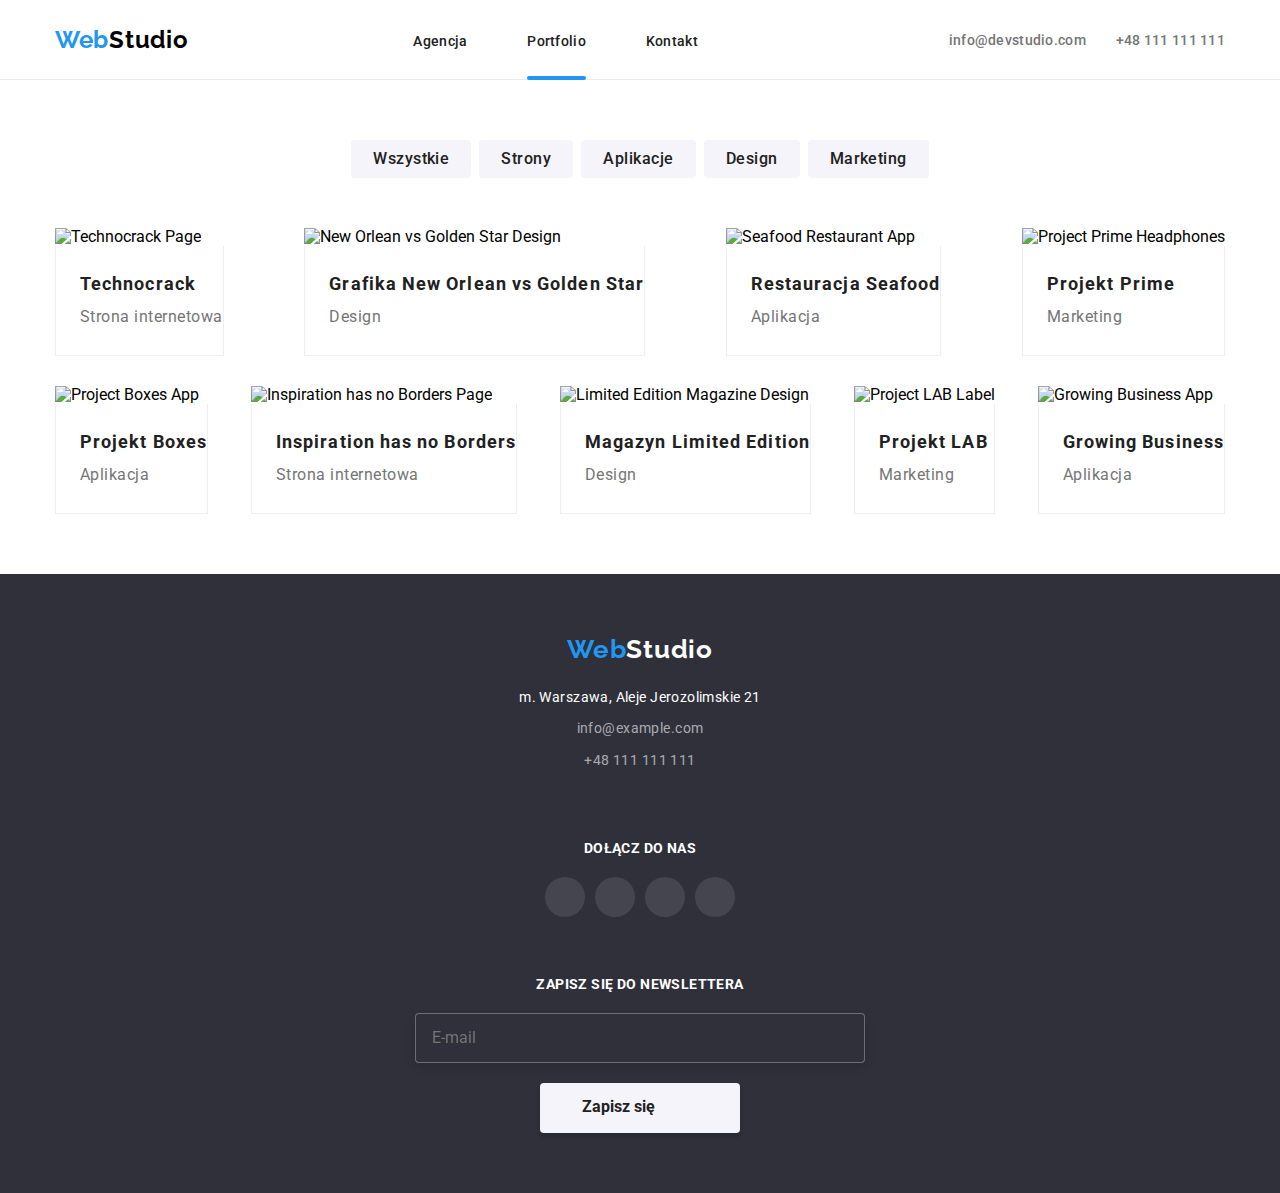
==== portfolio.html @ 21f87a9d "patch v0.3.0." ====
<!DOCTYPE html>
<html lang="en">
  <head>
    <meta charset="UTF-8" />
    <meta http-equiv="X-UA-Compatible" content="IE=edge" />
    <meta name="viewport" content="width=device-width, initial-scale=1.0" />

    <link rel="preconnect" href="https://fonts.googleapis.com" />
    <link rel="preconnect" href="https://fonts.gstatic.com" crossorigin />
    <link
      href="https://fonts.googleapis.com/css2?family=Raleway:wght@700&family=Roboto:wght@400;500;700;900&display=swap"
      rel="stylesheet"
    />
    <link
      rel="stylesheet"
      href="https://cdnjs.cloudflare.com/ajax/libs/modern-normalize/1.0.0/modern-normalize.min.css"
    />
    <link rel="stylesheet" href="./css/main.min.css" />
    <title>WebStudio - Portfolio</title>
  </head>

  <body>
    <header class="header">
      <div class="container header__flex">
        <h2 class="header__logo">
          Web<span class="header__logo-span">Studio</span>
        </h2>
        <button class="header__button js-open-menu">
          <svg width="24" height="16">
            <use href="images/icons.svg#hamburger-icon"></use>
          </svg>
        </button>
        <nav class="header__nav">
          <ul class="list header__nav-list">
            <li>
              <a class="header__nav-link" href="index.html">Agencja</a>
            </li>
            <li>
              <a class="header__nav-link active" href="portfolio.html"
                >Portfolio</a
              >
            </li>
            <li>
              <a class="header__nav-link" href="#footer">Kontakt</a>
            </li>
          </ul>
        </nav>
        <ul class="list header__contact-list">
          <li>
            <a class="header__contact-link" href="mailto:info@devstudio.com">
              <svg class="header__contact-svg" width="16" height="12">
                <use href="images/icons.svg#email-icon"></use>
              </svg>
              info@devstudio.com
            </a>
          </li>
          <li>
            <a class="header__contact-link" href="tel:+48111111111">
              <svg class="header__contact-svg" width="10" height="16">
                <use href="images/icons.svg#phone-icon"></use>
              </svg>
              +48 111 111 111
            </a>
          </li>
        </ul>
      </div>
    </header>

    <main class="portfolio">
      <section class="section">
        <div class="container">
          <ul class="list portfolio__button-list">
            <li>
              <button class="portfolio__button" type="button">Wszystkie</button>
            </li>
            <li>
              <button class="portfolio__button" type="button">Strony</button>
            </li>
            <li>
              <button class="portfolio__button" type="button">Aplikacje</button>
            </li>
            <li>
              <button class="portfolio__button" type="button">Design</button>
            </li>
            <li>
              <button class="portfolio__button" type="button">Marketing</button>
            </li>
          </ul>
        </div>

        <div class="container">
          <ul class="list portfolio__items-list">
            <li>
              <figure class="portfolio__figure">
                <img
                  class="portfolio-image"
                  src="./images/img-port1.jpg"
                  alt="Technocrack Page"
                  width="370"
                  height="294"
                />
                <div class="portfolio__overlay">
                  <p class="portfolio__overlay-text">
                    Technocrack jest popularną platformą wykorzystywaną do
                    rozpowszechniania koronawirusa. Firmy wykorzystują tę
                    platformę do celów szpiegowskich i ataków na
                    niezabezpieczone serwery konkurencji
                  </p>
                </div>
                <figcaption class="portfolio__figcaption">
                  <p class="portfolio__name">Technocrack</p>
                  <p class="portfolio__description">Strona internetowa</p>
                </figcaption>
              </figure>
            </li>
            <li>
              <figure class="portfolio__figure">
                <img
                  class="portfolio-image"
                  src="./images/img-port2.jpg"
                  alt="New Orlean vs Golden Star Design"
                  width="370"
                  height="294"
                />
                <div class="portfolio__overlay">
                  <p class="portfolio__overlay-text">
                    Technocrack jest popularną platformą wykorzystywaną do
                    rozpowszechniania koronawirusa. Firmy wykorzystują tę
                    platformę do celów szpiegowskich i ataków na
                    niezabezpieczone serwery konkurencji
                  </p>
                </div>
                <figcaption class="portfolio__figcaption">
                  <p class="portfolio__name">
                    Grafika New Orlean vs Golden Star
                  </p>
                  <p class="portfolio__description">Design</p>
                </figcaption>
              </figure>
            </li>
            <li>
              <figure class="portfolio__figure">
                <img
                  class="portfolio-image"
                  src="./images/img-port3.jpg"
                  alt="Seafood Restaurant App"
                  width="370"
                  height="294"
                />
                <div class="portfolio__overlay">
                  <p class="portfolio__overlay-text">
                    Technocrack jest popularną platformą wykorzystywaną do
                    rozpowszechniania koronawirusa. Firmy wykorzystują tę
                    platformę do celów szpiegowskich i ataków na
                    niezabezpieczone serwery konkurencji
                  </p>
                </div>
                <figcaption class="portfolio__figcaption">
                  <p class="portfolio__name">Restauracja Seafood</p>
                  <p class="portfolio__description">Aplikacja</p>
                </figcaption>
              </figure>
            </li>
            <li>
              <figure class="portfolio__figure">
                <img
                  class="portfolio-image"
                  src="./images/img-port4.jpg"
                  alt="Project Prime Headphones"
                  width="370"
                  height="294"
                />
                <div class="portfolio__overlay">
                  <p class="portfolio__overlay-text">
                    Technocrack jest popularną platformą wykorzystywaną do
                    rozpowszechniania koronawirusa. Firmy wykorzystują tę
                    platformę do celów szpiegowskich i ataków na
                    niezabezpieczone serwery konkurencji
                  </p>
                </div>
                <figcaption class="portfolio__figcaption">
                  <p class="portfolio__name">Projekt Prime</p>
                  <p class="portfolio__description">Marketing</p>
                </figcaption>
              </figure>
            </li>
            <li>
              <figure class="portfolio__figure">
                <img
                  class="portfolio-image"
                  src="./images/img-port5.jpg"
                  alt="Project Boxes App"
                  width="370"
                  height="294"
                />
                <div class="portfolio__overlay">
                  <p class="portfolio__overlay-text">
                    Technocrack jest popularną platformą wykorzystywaną do
                    rozpowszechniania koronawirusa. Firmy wykorzystują tę
                    platformę do celów szpiegowskich i ataków na
                    niezabezpieczone serwery konkurencji
                  </p>
                </div>
                <figcaption class="portfolio__figcaption">
                  <p class="portfolio__name">Projekt Boxes</p>
                  <p class="portfolio__description">Aplikacja</p>
                </figcaption>
              </figure>
            </li>
            <li>
              <figure class="portfolio__figure">
                <img
                  class="portfolio-image"
                  src="./images/img-port6.jpg"
                  alt="Inspiration has no Borders Page"
                  width="370"
                  height="294"
                />
                <div class="portfolio__overlay">
                  <p class="portfolio__overlay-text">
                    Technocrack jest popularną platformą wykorzystywaną do
                    rozpowszechniania koronawirusa. Firmy wykorzystują tę
                    platformę do celów szpiegowskich i ataków na
                    niezabezpieczone serwery konkurencji
                  </p>
                </div>
                <figcaption class="portfolio__figcaption">
                  <p class="portfolio__name">Inspiration has no Borders</p>
                  <p class="portfolio__description">Strona internetowa</p>
                </figcaption>
              </figure>
            </li>
            <li>
              <figure class="portfolio__figure">
                <img
                  class="portfolio-image"
                  src="./images/img-port7.jpg"
                  alt="Limited Edition Magazine Design"
                  width="370"
                  height="294"
                />
                <div class="portfolio__overlay">
                  <p class="portfolio__overlay-text">
                    Technocrack jest popularną platformą wykorzystywaną do
                    rozpowszechniania koronawirusa. Firmy wykorzystują tę
                    platformę do celów szpiegowskich i ataków na
                    niezabezpieczone serwery konkurencji
                  </p>
                </div>
                <figcaption class="portfolio__figcaption">
                  <p class="portfolio__name">Magazyn Limited Edition</p>
                  <p class="portfolio__description">Design</p>
                </figcaption>
              </figure>
            </li>
            <li>
              <figure class="portfolio__figure">
                <img
                  class="portfolio-image"
                  src="./images/img-port8.jpg"
                  alt="Project LAB Label"
                  width="370"
                  height="294"
                />
                <div class="portfolio__overlay">
                  <p class="portfolio__overlay-text">
                    Technocrack jest popularną platformą wykorzystywaną do
                    rozpowszechniania koronawirusa. Firmy wykorzystują tę
                    platformę do celów szpiegowskich i ataków na
                    niezabezpieczone serwery konkurencji
                  </p>
                </div>
                <figcaption class="portfolio__figcaption">
                  <p class="portfolio__name">Projekt LAB</p>
                  <p class="portfolio__description">Marketing</p>
                </figcaption>
              </figure>
            </li>
            <li>
              <figure class="portfolio__figure">
                <img
                  class="portfolio-image"
                  src="./images/img-port9.jpg"
                  alt="Growing Business App"
                  width="370"
                  height="294"
                />
                <div class="portfolio__overlay">
                  <p class="portfolio__overlay-text">
                    Technocrack jest popularną platformą wykorzystywaną do
                    rozpowszechniania koronawirusa. Firmy wykorzystują tę
                    platformę do celów szpiegowskich i ataków na
                    niezabezpieczone serwery konkurencji
                  </p>
                </div>
                <figcaption class="portfolio__figcaption">
                  <p class="portfolio__name">Growing Business</p>
                  <p class="portfolio__description">Aplikacja</p>
                </figcaption>
              </figure>
            </li>
          </ul>
        </div>
      </section>
    </main>

    <footer class="footer" id="footer">
      <div class="container footer-flex">
        <section>
          <ul class="list">
            <li>
              <h2 class="footer__logo">
                Web<span class="footer__logo-span">Studio</span>
              </h2>
            </li>
            <li class="footer__item">
              <address class="footer__address">
                m. Warszawa, Aleje Jerozolimskie 21
              </address>
            </li>
            <li class="footer__item">
              <a class="footer__email" href="mailto:info@example.com"
                >info@example.com</a
              >
            </li>
            <li class="footer__item">
              <a class="footer__phone" href="tel:+48111111111"
                >+48 111 111 111</a
              >
            </li>
          </ul>
        </section>
        <section class="footer-socials">
          <p class="footer-socials__header">dołącz do nas</p>
          <div>
            <ul class="list footer-socials__list">
              <li class="footer-socials__item">
                <a class="footer-socials__svg" href="#">
                  <svg width="20" height="20">
                    <use href="images/icons.svg#instagram-logo"></use>
                  </svg>
                </a>
              </li>
              <li class="footer-socials__item">
                <a class="footer-socials__svg" href="#">
                  <svg width="20" height="20">
                    <use href="images/icons.svg#twitter-logo"></use>
                  </svg>
                </a>
              </li>
              <li class="footer-socials__item">
                <a class="footer-socials__svg" href="#">
                  <svg width="20" height="20">
                    <use href="images/icons.svg#facebook-logo"></use>
                  </svg>
                </a>
              </li>
              <li class="footer-socials__item">
                <a class="footer-socials__svg" href="#">
                  <svg width="20" height="20">
                    <use href="images/icons.svg#linkedin-logo"></use>
                  </svg>
                </a>
              </li>
            </ul>
          </div>
        </section>
        <section class="footer-newsletter">
          <form
            class="footer-newsletter__form"
            name="newsletter-form"
            autocomplete="on"
          >
            <label
              ><span class="footer-newsletter__label"
                >zapisz się do newslettera</span
              >
              <input
                class="footer-newsletter__input"
                type="email"
                name="email"
                placeholder="E-mail"
                required
                pattern="[a-z0-9!#$%&'*+/=?^_`{|}~-]+(?:\.[a-z0-9!#$%&'*+/=?^_`{|}~-]+)*@(?:[a-z0-9](?:[a-z0-9-]*[a-z0-9])?\.)+[a-z0-9](?:[a-z0-9-]*[a-z0-9])?"
              />
            </label>
            <button class="footer-newsletter__button" type="submit">
              <span class="footer-newsletter__text">Zapisz się</span>
              <svg class="footer-newsletter__svg" width="24" height="24">
                <use href="images/icons.svg#form-plane-icon"></use>
              </svg>
            </button>
          </form>
        </section>
      </div>
    </footer>
    <div class="mobile-menu js-menu-container">
      <button class="mobile-menu__button js-close-menu">
        <svg width="19" height="19">
          <use href="images/icons.svg#form-x-icon"></use>
        </svg>
      </button>
      <ul class="list mobile-menu__nav">
        <li class="mobile-menu__item">
          <a class="mobile-menu__link" href="/index.html">Agencja</a>
        </li>
        <li class="mobile-menu__item">
          <a class="mobile-menu__link" href="/portfolio.html">Portfolio</a>
        </li>
        <li class="mobile-menu__item">
          <a class="mobile-menu__link" href="#">Kontakt</a>
        </li>
      </ul>
      <ul class="list mobile-menu__contact">
        <li class="mobile-menu__item">
          <a class="mobile-menu__phone" href="tel:+48111111111"
            >+48 111 111 111</a
          >
        </li>
        <li class="mobile-menu__item">
          <a class="mobile-menu__email" href="mailto:info@devstudio.com"
            >info@devstudio.com</a
          >
        </li>
      </ul>
      <ul class="list mobile-menu__socials">
        <li class="mobile-menu__socials-item">
          <a class="mobile-menu__socials-link" href="#">Instagram</a>
        </li>
        <li class="mobile-menu__socials-item">
          <a class="mobile-menu__socials-link" href="#">Twitter</a>
        </li>
        <li class="mobile-menu__socials-item">
          <a class="mobile-menu__socials-link" href="#">Facebook</a>
        </li>
        <li class="mobile-menu__socials-item">
          <a class="mobile-menu__socials-link" href="#">LinkedIn</a>
        </li>
      </ul>
    </div>
    <script src="mobile-menu.js"></script>
  </body>
</html>
---- css/main.min.css ----
body{font-family:"Roboto","Raleway",sans-serif;color:#000;margin-left:auto;margin-right:auto}.list{list-style:none;margin:0;padding:0}.container{min-width:320px;max-width:480px;margin-left:auto;margin-right:auto}.section{padding:60px 0px 60px 0px}.flex{display:-webkit-box;display:-ms-flexbox;display:flex}.active::after{content:"";position:absolute;left:0;right:0;top:42.5px;background:#2196f3;height:4px;border-radius:10px 10px 10px 10px}@media(min-width: 768px){.container{max-width:768px}}@media(min-width: 1200px){.container{max-width:1200px}}.header{height:60px;border-bottom:1px solid #ececec;background-color:#fff}.header__logo{font-family:"Raleway",sans-serif;font-size:24px;line-height:1.16;color:#2196f3;text-decoration:none;letter-spacing:.03em;margin:0}.header__logo-span{color:#000}.header__nav-link{font-weight:500;font-size:14px;line-height:1.14;color:#212121;text-decoration:none;letter-spacing:.02em;position:relative;-webkit-transition:color 250ms;transition:color 250ms;-webkit-transition-timing-function:cubic-bezier(0.4, 0, 0.2, 1);transition-timing-function:cubic-bezier(0.4, 0, 0.2, 1)}.header__nav-link:hover{color:#2196f3}.header__nav-link:focus{color:#2196f3}.header__nav{padding-top:32px}.header__nav-list{display:-webkit-box;display:-ms-flexbox;display:flex;gap:60px;height:48px}.header__contact-list{height:80px;display:-webkit-box;display:-ms-flexbox;display:flex;-webkit-box-orient:vertical;-webkit-box-direction:normal;-ms-flex-flow:column;flex-flow:column;-webkit-box-align:start;-ms-flex-align:start;align-items:flex-start;padding-top:21px;gap:10px}.header__contact-link{font-weight:500;font-size:12px;line-height:1.16;color:#757575;text-decoration:none;letter-spacing:.02em;display:-webkit-box;display:-ms-flexbox;display:flex;-webkit-box-pack:center;-ms-flex-pack:center;justify-content:center;-webkit-box-align:center;-ms-flex-align:center;align-items:center;fill:#afb1b8;-webkit-transition:color 250ms,fill 250ms;transition:color 250ms,fill 250ms;-webkit-transition-timing-function:cubic-bezier(0.4, 0, 0.2, 1);transition-timing-function:cubic-bezier(0.4, 0, 0.2, 1)}.header__contact-link:hover{color:#2196f3;fill:#2196f3}.header__contact-link:focus{color:#2196f3;fill:#2196f3}.header__contact-svg{margin-right:8px}.header__button{min-height:40px;min-width:40px;display:-webkit-box;display:-ms-flexbox;display:flex;-webkit-box-align:center;-ms-flex-align:center;align-items:center;-webkit-box-pack:center;-ms-flex-pack:center;justify-content:center;margin:0;padding:0;background-color:rgba(0,0,0,0);cursor:pointer;border:none;border-radius:50%;outline:none;-webkit-transition:fill 250ms;transition:fill 250ms;-webkit-transition-timing-function:cubic-bezier(0.4, 0, 0.2, 1);transition-timing-function:cubic-bezier(0.4, 0, 0.2, 1);fill:#afb1b8}.header__button:hover{fill:#2196f3}.header__button:focus{fill:#2196f3}.header__flex{display:-webkit-box;display:-ms-flexbox;display:flex;-webkit-box-align:center;-ms-flex-align:center;align-items:center;-webkit-box-pack:justify;-ms-flex-pack:justify;justify-content:space-between;min-height:60px;padding-left:15px;padding-right:15px}@media(max-width: 767px){.header__nav{display:none}.header__contact-list{display:none}}@media(min-width: 768px){.header{height:80px}.header__button{display:none}.header__flex{height:80px}}@media(min-width: 1200px){.header__contact-list{-webkit-box-orient:horizontal;-webkit-box-direction:normal;-ms-flex-flow:row;flex-flow:row;padding-top:32px}.header__contact-svg{margin-right:10px}.header__contact-link{font-size:14px}}.mobile-menu{position:fixed;top:0;left:0;width:100%;height:100%;background-color:#fff;z-index:999;-webkit-transform:translateX(100%);transform:translateX(100%);-webkit-transition:-webkit-transform 250ms;transition:-webkit-transform 250ms;transition:transform 250ms;transition:transform 250ms, -webkit-transform 250ms;-webkit-transition-timing-function:cubic-bezier(0.4, 0, 0.2, 1);transition-timing-function:cubic-bezier(0.4, 0, 0.2, 1)}.mobile-menu__button{position:absolute;top:10px;right:15px;min-height:40px;min-width:40px;display:-webkit-box;display:-ms-flexbox;display:flex;-webkit-box-align:center;-ms-flex-align:center;align-items:center;-webkit-box-pack:center;-ms-flex-pack:center;justify-content:center;margin:0;padding:0;background-color:rgba(0,0,0,0);cursor:pointer;border:none;border-radius:50%;outline:none;fill:#afb1b8;-webkit-transition:fill 250ms;transition:fill 250ms;-webkit-transition-timing-function:cubic-bezier(0.4, 0, 0.2, 1);transition-timing-function:cubic-bezier(0.4, 0, 0.2, 1)}.mobile-menu__button:hover{fill:#2196f3}.mobile-menu__button:focus{fill:#2196f3}.mobile-menu__link{font-weight:500;font-size:40px;line-height:1.175;letter-spacing:.02em;color:#212121;text-decoration:none;-webkit-transition:color 250ms;transition:color 250ms;-webkit-transition-timing-function:cubic-bezier(0.4, 0, 0.2, 1);transition-timing-function:cubic-bezier(0.4, 0, 0.2, 1)}.mobile-menu__link:hover{color:#2196f3}.mobile-menu__link:focus{color:#2196f3}.mobile-menu__nav{padding-top:48px;padding-left:40px}.mobile-menu__contact{padding-top:270px;padding-left:40px;padding-bottom:64px}.mobile-menu__phone{font-weight:500;font-size:34px;line-height:1.176;letter-spacing:.02em;text-decoration:none;color:#757575;-webkit-transition:color 250ms;transition:color 250ms;-webkit-transition-timing-function:cubic-bezier(0.4, 0, 0.2, 1);transition-timing-function:cubic-bezier(0.4, 0, 0.2, 1)}.mobile-menu__phone:hover{color:#2196f3}.mobile-menu__phone:focus{color:#2196f3}.mobile-menu__item:not(:last-child){padding-bottom:32px}.mobile-menu__email{font-weight:500;font-size:24px;line-height:1.16;letter-spacing:.02em;text-decoration:none;color:#757575;-webkit-transition:color 250ms;transition:color 250ms;-webkit-transition-timing-function:cubic-bezier(0.4, 0, 0.2, 1);transition-timing-function:cubic-bezier(0.4, 0, 0.2, 1)}.mobile-menu__email:hover{color:#2196f3}.mobile-menu__email:focus{color:#2196f3}.mobile-menu__socials{display:-webkit-box;display:-ms-flexbox;display:flex;padding-left:40px}.mobile-menu__socials-link{font-weight:500;font-size:18px;line-height:1.22;letter-spacing:.02em;text-decoration:none;color:#212121;-webkit-transition:color 250ms;transition:color 250ms;-webkit-transition-timing-function:cubic-bezier(0.4, 0, 0.2, 1);transition-timing-function:cubic-bezier(0.4, 0, 0.2, 1)}.mobile-menu__socials-link:hover{color:#2196f3}.mobile-menu__socials-link:focus{color:#2196f3}.mobile-menu__socials-item:not(:last-child){padding-right:10px;border-right:1px solid rgba(33,33,33,.2)}.mobile-menu__socials-item:not(:first-child){padding-left:10px}.is-open{-webkit-transform:translateX(0);transform:translateX(0)}.hero{width:100%;max-width:480px;min-width:320px;height:400px;background-image:-webkit-gradient(linear, left top, left bottom, from(hsla(235deg, 10%, 21%, 0.4)), to(hsla(235deg, 10%, 21%, 0.4))),url(../images/bg-image-mobile.jpg);background-image:linear-gradient(hsla(235deg, 10%, 21%, 0.4), hsla(235deg, 10%, 21%, 0.4)),url(../images/bg-image-mobile.jpg);margin:auto;background-position:center;background-size:100% 100%;background-repeat:no-repeat}@media(min-device-pixel-ratio: 2),(-webkit-min-device-pixel-ratio: 2),(min-resolution: 192dpi),(min-resolution: 2dppx){.hero .hero{background-image:url(../images/bg-image-mobile@x2.jpg)}}.hero__header{max-width:365px;font-weight:900;font-size:26px;line-height:1.61;letter-spacing:.06em;color:#fff;text-align:center;text-transform:uppercase;margin:auto;padding-top:118px}.hero__button{width:200px;height:50px;border:none;background:#f5f4fa;color:#212121;font-weight:700;font-size:16px;line-height:1.9;letter-spacing:.06em;text-align:center;-webkit-box-shadow:0px 4px 4px rgba(0,0,0,.15);box-shadow:0px 4px 4px rgba(0,0,0,.15);border-radius:4px;cursor:pointer;margin:auto;margin-top:30px;display:block;-webkit-transition:color 250ms,background 250ms;transition:color 250ms,background 250ms;-webkit-transition-timing-function:cubic-bezier(0.4, 0, 0.2, 1);transition-timing-function:cubic-bezier(0.4, 0, 0.2, 1)}.hero__button:hover{background:#2196f3;color:#fff}.hero__button:focus{background:#2196f3;color:#fff}@media(min-width: 768px){.hero{background-image:-webkit-gradient(linear, left top, left bottom, from(hsla(235deg, 10%, 21%, 0.4)), to(hsla(235deg, 10%, 21%, 0.4))),url(../images/bg-image-tablet.jpg);background-image:linear-gradient(hsla(235deg, 10%, 21%, 0.4), hsla(235deg, 10%, 21%, 0.4)),url(../images/bg-image-tablet.jpg);max-width:768px}}@media(min-width: 768px)and (min-device-pixel-ratio: 2),(min-width: 768px)and (-webkit-min-device-pixel-ratio: 2),(min-width: 768px)and (min-resolution: 192dpi),(min-width: 768px)and (min-resolution: 2dppx){.hero .main-banner{background-image:url(../images/bg-image-tablet@x2.jpg)}}@media(min-width: 1200px){.hero{max-width:1600px;height:600px;background-image:-webkit-gradient(linear, left top, left bottom, from(hsla(235deg, 10%, 21%, 0.4)), to(hsla(235deg, 10%, 21%, 0.4))),url(../images/bg-image-desktop.jpg);background-image:linear-gradient(hsla(235deg, 10%, 21%, 0.4), hsla(235deg, 10%, 21%, 0.4)),url(../images/bg-image-desktop.jpg)}.hero__header{width:696px;font-size:44px;line-height:1.36}}@media(min-device-input-ratio: 3),(-webkit-min-device-pixel-ratio: 3),(min-resolution: 288dpi){.hero{background-image:url(../images/bg-image-desktop@x2.jpg)}}.description{background-color:#fff}.description__list{display:-webkit-box;display:-ms-flexbox;display:flex;-webkit-box-orient:vertical;-webkit-box-direction:normal;-ms-flex-flow:column;flex-flow:column;-ms-flex-pack:distribute;justify-content:space-around;gap:30px;padding-left:15px;padding-right:15px}.description__svg{display:-webkit-box;display:-ms-flexbox;display:flex;max-width:450px;height:120px;-webkit-box-pack:center;-ms-flex-pack:center;justify-content:center;-webkit-box-align:center;-ms-flex-align:center;align-items:center;background:#f5f4fa;border-radius:4px}.description__header{font-weight:700;font-size:14px;line-height:1.14;text-transform:uppercase;color:#212121;letter-spacing:.03em;margin:0;padding-top:30px;padding-bottom:10px;text-align:center}.description__text{font-size:14px;line-height:1.71;color:#757575;letter-spacing:.03em;margin:0}@media(min-width: 768px){.description{padding-bottom:45px}.description__svg{width:354px}.description__header{text-align:start}.description__item{width:354px}.description__list{-webkit-box-orient:horizontal;-webkit-box-direction:normal;-ms-flex-flow:row;flex-flow:row;-ms-flex-wrap:wrap;flex-wrap:wrap}}@media(min-width: 1200px){.description__list{-ms-flex-wrap:nowrap;flex-wrap:nowrap}.description__svg{width:270px}.description__item{width:270px}}.work{background-color:#fff;padding-top:0}.work__header{font-weight:700;font-size:36px;line-height:1.2;text-align:center;color:#212121;letter-spacing:.03em;padding-bottom:50px;margin:0}.work__list{display:-webkit-box;display:-ms-flexbox;display:flex;-ms-flex-pack:distribute;justify-content:space-around}.work__figure{margin:0;position:relative;width:370px;height:294px;display:-webkit-box;display:-ms-flexbox;display:flex}.work__figcaption{position:absolute;display:-webkit-box;display:-ms-flexbox;display:flex;width:370px;height:70px;top:224px;-webkit-box-align:center;-ms-flex-align:center;align-items:center;-webkit-box-pack:center;-ms-flex-pack:center;justify-content:center;font-weight:700;font-size:14px;line-height:1.14;letter-spacing:.03em;text-transform:uppercase;color:#fff;background:rgba(47,48,58,.8)}@media(max-width: 1199px){.work{display:none}}.team{background:#f5f4fa}.team__header{font-weight:700;font-size:28px;line-height:1.17;text-align:center;color:#212121;letter-spacing:.03em;margin:0;padding-bottom:30px}.team__list{display:-webkit-box;display:-ms-flexbox;display:flex;-ms-flex-pack:distribute;justify-content:space-around;-webkit-box-align:center;-ms-flex-align:center;align-items:center;-webkit-box-orient:vertical;-webkit-box-direction:normal;-ms-flex-flow:column;flex-flow:column;gap:30px}.team__item{width:450px;height:622px;background:#fff;-webkit-box-shadow:0px 1px 3px rgba(0,0,0,.12),0px 1px 1px rgba(0,0,0,.14),0px 2px 1px rgba(0,0,0,.2);box-shadow:0px 1px 3px rgba(0,0,0,.12),0px 1px 1px rgba(0,0,0,.14),0px 2px 1px rgba(0,0,0,.2);border-radius:0px 0px 4px 4px}.team__img{display:block;width:100%}.team__name{padding-top:30px;padding-bottom:10px;font-weight:500;font-size:16px;line-height:1.2;color:#212121;text-align:center;letter-spacing:.03em;margin:0}.team__description{font-size:16px;line-height:1.2;color:#757575;text-align:center;letter-spacing:.03em;margin:0;padding-bottom:16px}.team__socials{padding-bottom:30px}.team__socials-list{display:-webkit-box;display:-ms-flexbox;display:flex;margin:0;padding:0;-webkit-box-pack:center;-ms-flex-pack:center;justify-content:center}.team__socials-item{width:40px;height:40px;margin:0 10px;display:-webkit-inline-box;display:-ms-inline-flexbox;display:inline-flex;-webkit-box-pack:center;-ms-flex-pack:center;justify-content:center;-webkit-box-align:center;-ms-flex-align:center;align-items:center;border-radius:50%;fill:#afb1b8;-webkit-transition:background 250ms,fill 250ms;transition:background 250ms,fill 250ms;-webkit-transition-timing-function:cubic-bezier(0.4, 0, 0.2, 1);transition-timing-function:cubic-bezier(0.4, 0, 0.2, 1)}.team__socials-item:hover{fill:#fff;background-color:#2196f3;cursor:pointer}.team__socials-item:focus{fill:#fff;background-color:#2196f3;cursor:pointer}.team__socials-svg{width:20px;height:20px}@media(min-width: 768px){.team__list{-webkit-box-orient:horizontal;-webkit-box-direction:normal;-ms-flex-flow:row;flex-flow:row;-ms-flex-wrap:wrap;flex-wrap:wrap}.team__item{width:354px;height:536px}}@media(min-width: 1200px){.team__header{font-size:36px}.team__item{width:270px;height:428px}}.customers{background-color:#fff}.customers__header{font-weight:700;font-size:28px;line-height:1.16;text-align:center;letter-spacing:.03em;padding-bottom:30px;margin:0;color:#212121}.customers__list{display:-webkit-box;display:-ms-flexbox;display:flex;-ms-flex-wrap:wrap;flex-wrap:wrap;gap:30px;-webkit-box-pack:center;-ms-flex-pack:center;justify-content:center}.customers__item{border:1px solid #afb1b8;border-radius:4px;display:-webkit-box;display:-ms-flexbox;display:flex;width:210px;height:92px;-webkit-box-pack:center;-ms-flex-pack:center;justify-content:center;-webkit-box-align:center;-ms-flex-align:center;align-items:center;fill:#afb1b8;-webkit-transition:fill 250ms,border 250ms;transition:fill 250ms,border 250ms;-webkit-transition-timing-function:cubic-bezier(0.4, 0, 0.2, 1);transition-timing-function:cubic-bezier(0.4, 0, 0.2, 1)}.customers__item:hover{fill:#2196f3;border-color:#2196f3;cursor:pointer}.customers__item:focus{fill:#2196f3;border-color:#2196f3;cursor:pointer}@media(min-width: 768px){.customers__item{width:226px}}@media(min-width: 1200px){.customers__header{font-size:36px;padding-bottom:50px}.customers__list{-ms-flex-wrap:nowrap;flex-wrap:nowrap}.customers__item{width:170px}}.portfolio{background-color:#fff}.portfolio__button-list{display:-webkit-box;display:-ms-flexbox;display:flex;-webkit-box-pack:center;-ms-flex-pack:center;justify-content:center;padding-bottom:50px;padding-left:15px;padding-right:15px;gap:8px}.portfolio__button{border-radius:4px;background:#f5f4fa;cursor:pointer;font-weight:500;font-size:16px;line-height:1.6;text-align:center;color:#212121;letter-spacing:.03em;padding-top:6px;padding-bottom:6px;padding-left:22px;padding-right:22px;border:0px;-webkit-transition:color 250ms,background 250ms,-webkit-box-shadow 250ms;transition:color 250ms,background 250ms,-webkit-box-shadow 250ms;transition:color 250ms,background 250ms,box-shadow 250ms;transition:color 250ms,background 250ms,box-shadow 250ms,-webkit-box-shadow 250ms;-webkit-transition-timing-function:cubic-bezier(0.4, 0, 0.2, 1);transition-timing-function:cubic-bezier(0.4, 0, 0.2, 1)}.portfolio__button:hover{background:#2196f3;color:#fff;-webkit-box-shadow:0px 3px 1px rgba(0,0,0,.1),0px 1px 2px rgba(0,0,0,.08),0px 2px 2px rgba(0,0,0,.12);box-shadow:0px 3px 1px rgba(0,0,0,.1),0px 1px 2px rgba(0,0,0,.08),0px 2px 2px rgba(0,0,0,.12);border-radius:4px}.portfolio__button:focus{background:#2196f3;color:#fff;-webkit-box-shadow:0px 3px 1px rgba(0,0,0,.1),0px 1px 2px rgba(0,0,0,.08),0px 2px 2px rgba(0,0,0,.12);box-shadow:0px 3px 1px rgba(0,0,0,.1),0px 1px 2px rgba(0,0,0,.08),0px 2px 2px rgba(0,0,0,.12);border-radius:4px}.portfolio__items-list{display:-webkit-box;display:-ms-flexbox;display:flex;-ms-flex-wrap:wrap;flex-wrap:wrap;-webkit-box-pack:justify;-ms-flex-pack:justify;justify-content:space-between;padding-left:15px;padding-right:15px;gap:30px}.portfolio__figure{margin:0;position:relative;overflow:hidden;-webkit-transition:-webkit-box-shadow 250ms;transition:-webkit-box-shadow 250ms;transition:box-shadow 250ms;transition:box-shadow 250ms, -webkit-box-shadow 250ms;-webkit-transition-timing-function:cubic-bezier(0.4, 0, 0.2, 1);transition-timing-function:cubic-bezier(0.4, 0, 0.2, 1)}.portfolio__figure:hover{-webkit-box-shadow:0px 3px 1px rgba(0,0,0,.1),0px 1px 2px rgba(0,0,0,.08),0px 2px 2px rgba(0,0,0,.12);box-shadow:0px 3px 1px rgba(0,0,0,.1),0px 1px 2px rgba(0,0,0,.08),0px 2px 2px rgba(0,0,0,.12)}.portfolio__figure:hover .portfolio__overlay{background:rgba(33,150,243,.9);-webkit-transform:translateY(0);transform:translateY(0)}.portfolio__overlay{position:absolute;top:0;left:0;width:100%;height:100%;-webkit-transform:translateY(100%);transform:translateY(100%);padding-top:49px;padding-left:24px;-webkit-transition:background 250ms,-webkit-transform 250ms;transition:background 250ms,-webkit-transform 250ms;transition:transform 250ms,background 250ms;transition:transform 250ms,background 250ms,-webkit-transform 250ms;-webkit-transition-timing-function:cubic-bezier(0.4, 0, 0.2, 1);transition-timing-function:cubic-bezier(0.4, 0, 0.2, 1)}.portfolio__overlay-text{font-size:18px;line-height:1.55;letter-spacing:.03em;color:#fff}.portfolio__image{display:block}.portfolio__name{font-weight:700;font-size:18px;line-height:2;margin:0;padding-top:20px;padding-left:24px;color:#212121;letter-spacing:.06em}.portfolio__description{font-size:16px;line-height:1.9;margin:0;padding-left:24px;padding-bottom:20px;color:#757575;letter-spacing:.03em}.portfolio__figcaption{border-bottom:1px solid #eee;border-left:1px solid #eee;border-right:1px solid #eee;overflow:hidden;position:relative;height:110px;background-color:#fff}.modal{position:fixed;top:0;left:0;width:100%;height:100%;z-index:1000;background-color:rgba(0,0,0,.2);-webkit-transition:opacity 250ms,visibility 250ms;transition:opacity 250ms,visibility 250ms;-webkit-transition-timing-function:cubic-bezier(0.4, 0, 0.2, 1);transition-timing-function:cubic-bezier(0.4, 0, 0.2, 1)}.modal__content{position:absolute;top:50%;left:50%;width:450px;height:609px;-webkit-transform:translate(-50%, -50%);transform:translate(-50%, -50%);background-color:#fff;-webkit-box-shadow:0px 1px 3px rgba(0,0,0,.12),0px 1px 1px rgba(0,0,0,.14),0px 2px 1px rgba(0,0,0,.2);box-shadow:0px 1px 3px rgba(0,0,0,.12),0px 1px 1px rgba(0,0,0,.14),0px 2px 1px rgba(0,0,0,.2);border-radius:4px}.modal__exit{position:absolute;top:8px;right:8px;width:30px;height:30px;background-color:#fff;border:1px solid rgba(0,0,0,.1);border-radius:50%;cursor:pointer;-webkit-transition:background 250ms,color 250ms,-webkit-box-shadow 250ms;transition:background 250ms,color 250ms,-webkit-box-shadow 250ms;transition:background 250ms,color 250ms,box-shadow 250ms;transition:background 250ms,color 250ms,box-shadow 250ms,-webkit-box-shadow 250ms;-webkit-transition-timing-function:cubic-bezier(0.4, 0, 0.2, 1);transition-timing-function:cubic-bezier(0.4, 0, 0.2, 1)}.modal__exit:hover{background:#2196f3;color:#fff;-webkit-box-shadow:0px 1px 3px rgba(0,0,0,.12),0px 1px 1px rgba(0,0,0,.14),0px 2px 1px rgba(0,0,0,.2);box-shadow:0px 1px 3px rgba(0,0,0,.12),0px 1px 1px rgba(0,0,0,.14),0px 2px 1px rgba(0,0,0,.2)}.modal__exit:focus{background:#2196f3;color:#fff;-webkit-box-shadow:0px 1px 3px rgba(0,0,0,.12),0px 1px 1px rgba(0,0,0,.14),0px 2px 1px rgba(0,0,0,.2);box-shadow:0px 1px 3px rgba(0,0,0,.12),0px 1px 1px rgba(0,0,0,.14),0px 2px 1px rgba(0,0,0,.2)}.modal__header{padding-top:40px;padding-left:40px;padding-right:40px;padding-bottom:2px;margin:0;font-weight:700;font-size:20px;line-height:1.5;text-align:center;letter-spacing:.03em;color:#212121}.modal__form{position:relative;display:-webkit-box;display:-ms-flexbox;display:flex}.modal__label{display:-webkit-box;display:-ms-flexbox;display:flex;-webkit-box-orient:vertical;-webkit-box-direction:normal;-ms-flex-direction:column;flex-direction:column;padding-top:10px;padding-bottom:4px;font-size:12px;line-height:1.16;letter-spacing:.01em;color:#757575}.modal__input{width:370px;height:40px;border:1px solid rgba(33,33,33,.2);border-radius:4px;padding:0;padding-left:40px;-webkit-transition:outline 250ms,border 250ms;transition:outline 250ms,border 250ms;-webkit-transition-timing-function:cubic-bezier(0.4, 0, 0.2, 1);transition-timing-function:cubic-bezier(0.4, 0, 0.2, 1)}.modal__input:focus{outline:#2196f3;border:1px solid #2196f3}.modal__textarea{resize:none;width:370px;height:120px;border:1px solid rgba(33,33,33,.2);border-radius:4px;padding-top:12px;padding-left:16px;font-size:12px;line-height:1.16;letter-spacing:.01em;-webkit-transition:outline 250ms,border 250ms;transition:outline 250ms,border 250ms;-webkit-transition-timing-function:cubic-bezier(0.4, 0, 0.2, 1);transition-timing-function:cubic-bezier(0.4, 0, 0.2, 1)}.modal__textarea::-webkit-input-placeholder{color:rgba(117,117,117,.5)}.modal__textarea::-moz-placeholder{color:rgba(117,117,117,.5)}.modal__textarea:-ms-input-placeholder{color:rgba(117,117,117,.5)}.modal__textarea::-ms-input-placeholder{color:rgba(117,117,117,.5)}.modal__textarea::placeholder{color:rgba(117,117,117,.5)}.modal__textarea:focus{outline:#2196f3;border:1px solid #2196f3}.modal__svg{position:absolute;left:55px;top:42px}.modal__list{list-style:none;margin:0;padding:0}.modal__item{position:relative;padding-left:40px;padding-right:40px;-webkit-transition:fill 250ms;transition:fill 250ms;-webkit-transition-timing-function:cubic-bezier(0.4, 0, 0.2, 1);transition-timing-function:cubic-bezier(0.4, 0, 0.2, 1)}.modal__item:focus-within{fill:#2196f3}.modal__checkbox-item{display:-webkit-box;display:-ms-flexbox;display:flex;-webkit-box-pack:center;-ms-flex-pack:center;justify-content:center;-webkit-box-align:center;-ms-flex-align:center;align-items:center;padding-top:20px;padding-bottom:30px}.modal__checkbox-div{width:16px;height:15px;position:relative;border:2px solid #212121;border-radius:2px;margin-top:5px;margin-right:8px;-webkit-transition:border-color 250ms;transition:border-color 250ms;-webkit-transition-timing-function:cubic-bezier(0.4, 0, 0.2, 1);transition-timing-function:cubic-bezier(0.4, 0, 0.2, 1)}.modal__checkbox-div:hover{border-color:#2196f3}.modal__checkbox{position:absolute;z-index:200;top:50%;left:50%;-webkit-transform:translate(-50%, -50%);transform:translate(-50%, -50%);width:18px;height:16px;-webkit-appearance:none;-moz-appearance:none;appearance:none;cursor:pointer}.modal__checkbox:checked+.modal__checkbox-svg{opacity:1}.modal__checkbox-text{font-size:12px;line-height:1.16;letter-spacing:.03em;color:#757575}.modal__checkbox-svg{z-index:102;border-radius:2px;width:17px;height:16px;top:50%;left:50%;-webkit-transform:translate(-50%, -50%);transform:translate(-50%, -50%);fill:#fff;position:absolute;opacity:0;-webkit-transition:opacity 250ms;transition:opacity 250ms;-webkit-transition-timing-function:cubic-bezier(0.4, 0, 0.2, 1);transition-timing-function:cubic-bezier(0.4, 0, 0.2, 1)}.modal__button{width:200px;height:50px;-webkit-box-shadow:0px 4px 4px rgba(0,0,0,.15);box-shadow:0px 4px 4px rgba(0,0,0,.15);border-radius:4px;background:#f5f4fa;border:#f5f4fa;margin-left:125px;text-align:center;-webkit-box-align:center;-ms-flex-align:center;align-items:center;font-weight:700;font-size:16px;line-height:1.8;color:#212121;letter-spacing:.06em;-webkit-transition:background 250ms,color 250ms;transition:background 250ms,color 250ms;-webkit-transition-timing-function:cubic-bezier(0.4, 0, 0.2, 1);transition-timing-function:cubic-bezier(0.4, 0, 0.2, 1);cursor:pointer}.modal__button:focus{background:#2196f3;color:#fff}.modal__button:hover{background:#2196f3;color:#fff}.is-hidden{opacity:0;visibility:hidden;pointer-events:none}@media(min-width: 1200px){.modal__content{width:528px;height:581px}.modal__input{width:448px}.modal__textarea{width:448px}.modal__checkbox-text{font-size:14px;line-height:1.71}.modal__button{margin-left:164px}}.footer{background:#2f303a;padding-bottom:60px}.footer__logo{font-family:"Raleway";font-size:26px;line-height:1.2;color:#2196f3;text-decoration:none;letter-spacing:.03em;margin:0;padding-top:60px;padding-bottom:20px;text-align:center}.footer__logo-span{color:#fff}.footer__item{padding-bottom:8px;text-align:center}.footer__address{font-size:14px;line-height:1.7;font-style:normal;letter-spacing:.03em;color:#fff}.footer__email{font-size:14px;line-height:1.7;text-decoration:none;letter-spacing:.03em;color:rgba(255,255,255,.6);-webkit-transition:color 250ms;transition:color 250ms;-webkit-transition-timing-function:cubic-bezier(0.4, 0, 0.2, 1);transition-timing-function:cubic-bezier(0.4, 0, 0.2, 1)}.footer__email:hover{color:#2196f3}.footer__email:focus{color:#2196f3}.footer__phone{font-size:14px;line-height:1.7;text-decoration:none;letter-spacing:.03em;color:rgba(255,255,255,.6);-webkit-transition:color 250ms;transition:color 250ms;-webkit-transition-timing-function:cubic-bezier(0.4, 0, 0.2, 1);transition-timing-function:cubic-bezier(0.4, 0, 0.2, 1);text-align:center}.footer__phone:hover{color:#2196f3}.footer__phone:focus{color:#2196f3}.footer-socials{padding-top:60px}.footer-socials__header{font-weight:700;font-size:14px;line-height:1.14;letter-spacing:.03em;text-transform:uppercase;color:#fff;margin:0;text-align:center}.footer-socials__list{display:-webkit-box;display:-ms-flexbox;display:flex;padding-top:20px;gap:10px;-webkit-box-pack:center;-ms-flex-pack:center;justify-content:center}.footer-socials__item{width:40px;height:40px;display:-webkit-box;display:-ms-flexbox;display:flex;-webkit-box-pack:center;-ms-flex-pack:center;justify-content:center;-webkit-box-align:center;-ms-flex-align:center;align-items:center;border-radius:50%;fill:#fff;background:rgba(255,255,255,.1);-webkit-transition:background 250ms;transition:background 250ms;-webkit-transition-timing-function:cubic-bezier(0.4, 0, 0.2, 1);transition-timing-function:cubic-bezier(0.4, 0, 0.2, 1)}.footer-socials__item:hover{background:#2196f3;cursor:pointer}.footer-socials__item:focus{background:#2196f3;cursor:pointer}.footer-socials__svg{width:20px;height:20px}.footer-newsletter{padding-top:60px}.footer-newsletter__form{display:-webkit-box;display:-ms-flexbox;display:flex;-webkit-box-orient:vertical;-webkit-box-direction:normal;-ms-flex-flow:column;flex-flow:column;-webkit-box-align:center;-ms-flex-align:center;align-items:center}.footer-newsletter__label{font-weight:700;font-size:14px;line-height:1.14;letter-spacing:.03em;text-transform:uppercase;color:#fff;margin:0;display:block;padding-bottom:20px;text-align:center}.footer-newsletter__input{width:450px;height:50px;font-size:16px;line-height:1.25;padding-top:15px;padding-bottom:15px;padding-right:0;padding-left:16px;border:1px solid rgba(255,255,255,.3);-webkit-filter:drop-shadow(0px 4px 4px rgba(0, 0, 0, 0.15));filter:drop-shadow(0px 4px 4px rgba(0, 0, 0, 0.15));border-radius:4px;background-color:#2f303a;color:rgba(255,255,255,.6);-webkit-transition:border-color 250ms;transition:border-color 250ms;-webkit-transition-timing-function:cubic-bezier(0.4, 0, 0.2, 1);transition-timing-function:cubic-bezier(0.4, 0, 0.2, 1)}.footer-newsletter__input:focus{border-color:#2196f3}.footer-newsletter__button{width:200px;height:50px;display:-webkit-box;display:-ms-flexbox;display:flex;background:#f5f4fa;-webkit-box-shadow:0px 4px 4px rgba(0,0,0,.15);box-shadow:0px 4px 4px rgba(0,0,0,.15);border:#f5f4fa;border-radius:4px;fill:#afb1b8;color:#212121;padding:0;cursor:pointer;-webkit-box-align:center;-ms-flex-align:center;align-items:center;text-align:center;padding-left:42px;margin-top:20px;-webkit-transition:background 250ms,fill 250ms,color 250ms;transition:background 250ms,fill 250ms,color 250ms;-webkit-transition-timing-function:cubic-bezier(0.4, 0, 0.2, 1);transition-timing-function:cubic-bezier(0.4, 0, 0.2, 1)}.footer-newsletter__button:hover{background:#2196f3;fill:#fff;color:#fff}.footer-newsletter__button:focus{background:#2196f3;fill:#fff;color:#fff}.footer-newsletter__text{font-weight:700;font-size:16px;line-height:1.8;margin:0}.footer-newsletter__svg{margin-left:24px}.footer-flex{-webkit-box-orient:vertical;-webkit-box-direction:normal;-ms-flex-flow:column;flex-flow:column}/*# sourceMappingURL=main.min.css.map */
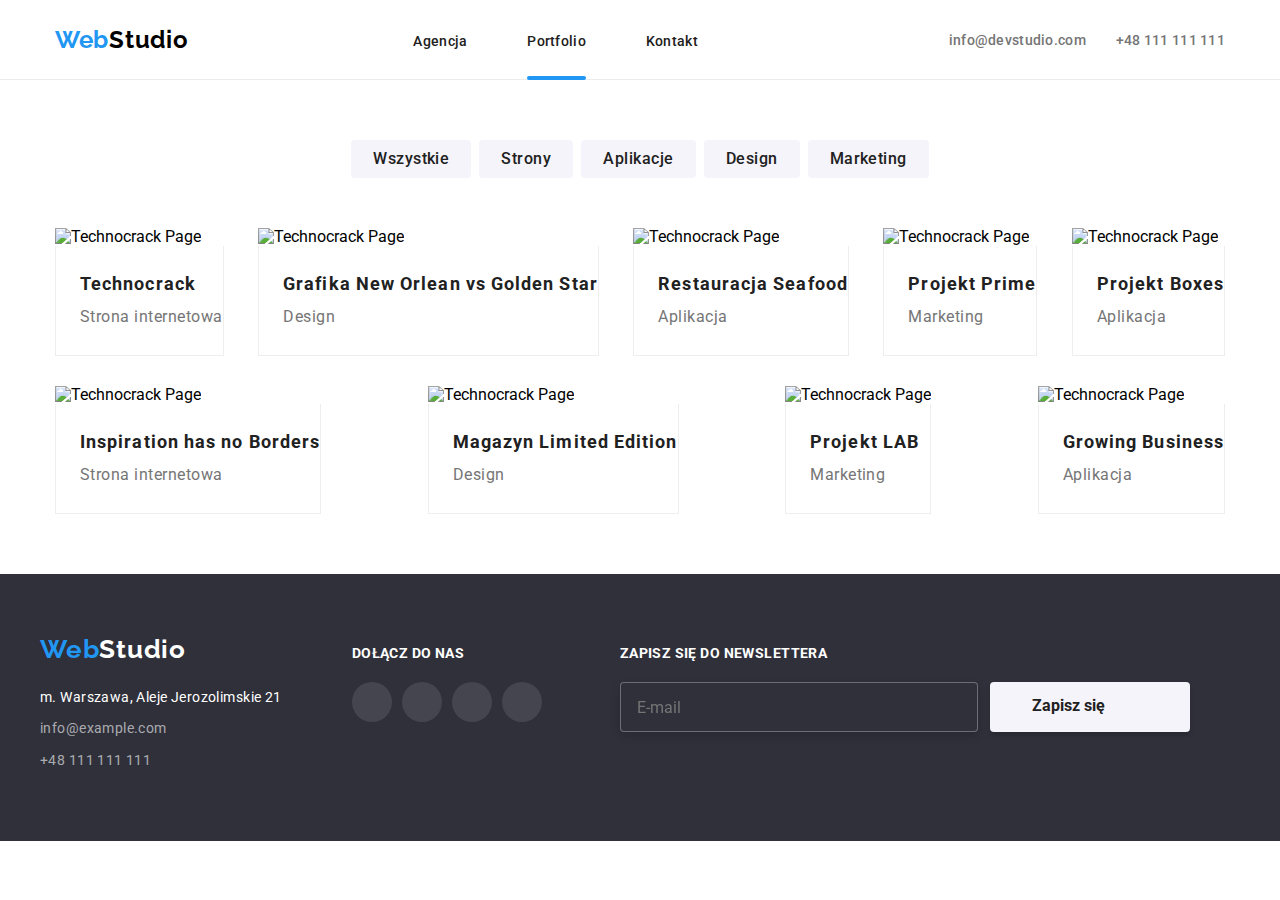
==== commit 73a120da: "patch v.0.3.1." ====
--- a/portfolio.html
+++ b/portfolio.html
@@ -92,13 +92,37 @@
           <ul class="list portfolio__items-list">
             <li>
               <figure class="portfolio__figure">
-                <img
-                  class="portfolio-image"
-                  src="./images/img-port1.jpg"
-                  alt="Technocrack Page"
-                  width="370"
-                  height="294"
-                />
+                <picture>
+                  <source
+                    srcset="images/img-port1-desktop.jpg"
+                    media="(min-width: 1200px)"
+                  />
+                  <source
+                    srcset="images/img-port1-desktop@x2.jpg 2x"
+                    media="(min-width: 1200px)"
+                  />
+                  <source
+                    srcset="images/img-port1-tablet.jpg"
+                    media="(min-width: 768px)"
+                  />
+                  <source
+                    srcset="images/img-port1-tablet@x2.jpg 2x"
+                    media="(min-width: 768px)"
+                  />
+                  <source
+                    srcset="images/img-port1-mobile.jpg"
+                    media="(max-width: 767px)"
+                  />
+                  <source
+                    srcset="images/img-port1-mobile@x2.jpg 2x"
+                    media="(max-width: 767px)"
+                  />
+                  <img
+                    class="portfolio-image"
+                    src="images/img-port1-mobile.jpg"
+                    alt="Technocrack Page"
+                  />
+                </picture>
                 <div class="portfolio__overlay">
                   <p class="portfolio__overlay-text">
                     Technocrack jest popularną platformą wykorzystywaną do
@@ -115,13 +139,37 @@
             </li>
             <li>
               <figure class="portfolio__figure">
-                <img
-                  class="portfolio-image"
-                  src="./images/img-port2.jpg"
-                  alt="New Orlean vs Golden Star Design"
-                  width="370"
-                  height="294"
-                />
+                <picture>
+                  <source
+                    srcset="images/img-port2-desktop.jpg"
+                    media="(min-width: 1200px)"
+                  />
+                  <source
+                    srcset="images/img-port2-desktop@x2.jpg 2x"
+                    media="(min-width: 1200px)"
+                  />
+                  <source
+                    srcset="images/img-port2-tablet.jpg"
+                    media="(min-width: 768px)"
+                  />
+                  <source
+                    srcset="images/img-port2-tablet@x2.jpg 2x"
+                    media="(min-width: 768px)"
+                  />
+                  <source
+                    srcset="images/img-port2-mobile.jpg"
+                    media="(max-width: 767px)"
+                  />
+                  <source
+                    srcset="images/img-port2-mobile@x2.jpg 2x"
+                    media="(max-width: 767px)"
+                  />
+                  <img
+                    class="portfolio-image"
+                    src="images/img-port2-mobile.jpg"
+                    alt="Technocrack Page"
+                  />
+                </picture>
                 <div class="portfolio__overlay">
                   <p class="portfolio__overlay-text">
                     Technocrack jest popularną platformą wykorzystywaną do
@@ -140,13 +188,37 @@
             </li>
             <li>
               <figure class="portfolio__figure">
-                <img
-                  class="portfolio-image"
-                  src="./images/img-port3.jpg"
-                  alt="Seafood Restaurant App"
-                  width="370"
-                  height="294"
-                />
+                <picture>
+                  <source
+                    srcset="images/img-port3-desktop.jpg"
+                    media="(min-width: 1200px)"
+                  />
+                  <source
+                    srcset="images/img-port3-desktop@x2.jpg 2x"
+                    media="(min-width: 1200px)"
+                  />
+                  <source
+                    srcset="images/img-port3-tablet.jpg"
+                    media="(min-width: 768px)"
+                  />
+                  <source
+                    srcset="images/img-port3-tablet@x2.jpg 2x"
+                    media="(min-width: 768px)"
+                  />
+                  <source
+                    srcset="images/img-port3-mobile.jpg"
+                    media="(max-width: 767px)"
+                  />
+                  <source
+                    srcset="images/img-port3-mobile@x2.jpg 2x"
+                    media="(max-width: 767px)"
+                  />
+                  <img
+                    class="portfolio-image"
+                    src="images/img-port3-mobile.jpg"
+                    alt="Technocrack Page"
+                  />
+                </picture>
                 <div class="portfolio__overlay">
                   <p class="portfolio__overlay-text">
                     Technocrack jest popularną platformą wykorzystywaną do
@@ -163,13 +235,37 @@
             </li>
             <li>
               <figure class="portfolio__figure">
-                <img
-                  class="portfolio-image"
-                  src="./images/img-port4.jpg"
-                  alt="Project Prime Headphones"
-                  width="370"
-                  height="294"
-                />
+                <picture>
+                  <source
+                    srcset="images/img-port4-desktop.jpg"
+                    media="(min-width: 1200px)"
+                  />
+                  <source
+                    srcset="images/img-port4-desktop@x2.jpg 2x"
+                    media="(min-width: 1200px)"
+                  />
+                  <source
+                    srcset="images/img-port4-tablet.jpg"
+                    media="(min-width: 768px)"
+                  />
+                  <source
+                    srcset="images/img-port4-tablet@x2.jpg 2x"
+                    media="(min-width: 768px)"
+                  />
+                  <source
+                    srcset="images/img-port4-mobile.jpg"
+                    media="(max-width: 767px)"
+                  />
+                  <source
+                    srcset="images/img-port4-mobile@x2.jpg 2x"
+                    media="(max-width: 767px)"
+                  />
+                  <img
+                    class="portfolio-image"
+                    src="images/img-port4-mobile.jpg"
+                    alt="Technocrack Page"
+                  />
+                </picture>
                 <div class="portfolio__overlay">
                   <p class="portfolio__overlay-text">
                     Technocrack jest popularną platformą wykorzystywaną do
@@ -186,13 +282,37 @@
             </li>
             <li>
               <figure class="portfolio__figure">
-                <img
-                  class="portfolio-image"
-                  src="./images/img-port5.jpg"
-                  alt="Project Boxes App"
-                  width="370"
-                  height="294"
-                />
+                <picture>
+                  <source
+                    srcset="images/img-port5-desktop.jpg"
+                    media="(min-width: 1200px)"
+                  />
+                  <source
+                    srcset="images/img-port5-desktop@x2.jpg 2x"
+                    media="(min-width: 1200px)"
+                  />
+                  <source
+                    srcset="images/img-port5-tablet.jpg"
+                    media="(min-width: 768px)"
+                  />
+                  <source
+                    srcset="images/img-port5-tablet@x2.jpg 2x"
+                    media="(min-width: 768px)"
+                  />
+                  <source
+                    srcset="images/img-port5-mobile.jpg"
+                    media="(max-width: 767px)"
+                  />
+                  <source
+                    srcset="images/img-port5-mobile@x2.jpg 2x"
+                    media="(max-width: 767px)"
+                  />
+                  <img
+                    class="portfolio-image"
+                    src="images/img-port5-mobile.jpg"
+                    alt="Technocrack Page"
+                  />
+                </picture>
                 <div class="portfolio__overlay">
                   <p class="portfolio__overlay-text">
                     Technocrack jest popularną platformą wykorzystywaną do
@@ -209,13 +329,37 @@
             </li>
             <li>
               <figure class="portfolio__figure">
-                <img
-                  class="portfolio-image"
-                  src="./images/img-port6.jpg"
-                  alt="Inspiration has no Borders Page"
-                  width="370"
-                  height="294"
-                />
+                <picture>
+                  <source
+                    srcset="images/img-port6-desktop.jpg"
+                    media="(min-width: 1200px)"
+                  />
+                  <source
+                    srcset="images/img-port6-desktop@x2.jpg 2x"
+                    media="(min-width: 1200px)"
+                  />
+                  <source
+                    srcset="images/img-port6-tablet.jpg"
+                    media="(min-width: 768px)"
+                  />
+                  <source
+                    srcset="images/img-port6-tablet@x2.jpg 2x"
+                    media="(min-width: 768px)"
+                  />
+                  <source
+                    srcset="images/img-port6-mobile.jpg"
+                    media="(max-width: 767px)"
+                  />
+                  <source
+                    srcset="images/img-port6-mobile@x2.jpg 2x"
+                    media="(max-width: 767px)"
+                  />
+                  <img
+                    class="portfolio-image"
+                    src="images/img-port6-mobile.jpg"
+                    alt="Technocrack Page"
+                  />
+                </picture>
                 <div class="portfolio__overlay">
                   <p class="portfolio__overlay-text">
                     Technocrack jest popularną platformą wykorzystywaną do
@@ -232,13 +376,37 @@
             </li>
             <li>
               <figure class="portfolio__figure">
-                <img
-                  class="portfolio-image"
-                  src="./images/img-port7.jpg"
-                  alt="Limited Edition Magazine Design"
-                  width="370"
-                  height="294"
-                />
+                <picture>
+                  <source
+                    srcset="images/img-port7-desktop.jpg"
+                    media="(min-width: 1200px)"
+                  />
+                  <source
+                    srcset="images/img-port7-desktop@x2.jpg 2x"
+                    media="(min-width: 1200px)"
+                  />
+                  <source
+                    srcset="images/img-port7-tablet.jpg"
+                    media="(min-width: 768px)"
+                  />
+                  <source
+                    srcset="images/img-port7-tablet@x2.jpg 2x"
+                    media="(min-width: 768px)"
+                  />
+                  <source
+                    srcset="images/img-port7-mobile.jpg"
+                    media="(max-width: 767px)"
+                  />
+                  <source
+                    srcset="images/img-port7-mobile@x2.jpg 2x"
+                    media="(max-width: 767px)"
+                  />
+                  <img
+                    class="portfolio-image"
+                    src="images/img-port7-mobile.jpg"
+                    alt="Technocrack Page"
+                  />
+                </picture>
                 <div class="portfolio__overlay">
                   <p class="portfolio__overlay-text">
                     Technocrack jest popularną platformą wykorzystywaną do
@@ -255,13 +423,37 @@
             </li>
             <li>
               <figure class="portfolio__figure">
-                <img
-                  class="portfolio-image"
-                  src="./images/img-port8.jpg"
-                  alt="Project LAB Label"
-                  width="370"
-                  height="294"
-                />
+                <picture>
+                  <source
+                    srcset="images/img-port8-desktop.jpg"
+                    media="(min-width: 1200px)"
+                  />
+                  <source
+                    srcset="images/img-port8-desktop@x2.jpg 2x"
+                    media="(min-width: 1200px)"
+                  />
+                  <source
+                    srcset="images/img-port8-tablet.jpg"
+                    media="(min-width: 768px)"
+                  />
+                  <source
+                    srcset="images/img-port8-tablet@x2.jpg 2x"
+                    media="(min-width: 768px)"
+                  />
+                  <source
+                    srcset="images/img-port8-mobile.jpg"
+                    media="(max-width: 767px)"
+                  />
+                  <source
+                    srcset="images/img-port8-mobile@x2.jpg 2x"
+                    media="(max-width: 767px)"
+                  />
+                  <img
+                    class="portfolio-image"
+                    src="images/img-port8-mobile.jpg"
+                    alt="Technocrack Page"
+                  />
+                </picture>
                 <div class="portfolio__overlay">
                   <p class="portfolio__overlay-text">
                     Technocrack jest popularną platformą wykorzystywaną do
@@ -278,13 +470,37 @@
             </li>
             <li>
               <figure class="portfolio__figure">
-                <img
-                  class="portfolio-image"
-                  src="./images/img-port9.jpg"
-                  alt="Growing Business App"
-                  width="370"
-                  height="294"
-                />
+                <picture>
+                  <source
+                    srcset="images/img-port9-desktop.jpg"
+                    media="(min-width: 1200px)"
+                  />
+                  <source
+                    srcset="images/img-port9-desktop@x2.jpg 2x"
+                    media="(min-width: 1200px)"
+                  />
+                  <source
+                    srcset="images/img-port9-tablet.jpg"
+                    media="(min-width: 768px)"
+                  />
+                  <source
+                    srcset="images/img-port9-tablet@x2.jpg 2x"
+                    media="(min-width: 768px)"
+                  />
+                  <source
+                    srcset="images/img-port9-mobile.jpg"
+                    media="(max-width: 767px)"
+                  />
+                  <source
+                    srcset="images/img-port9-mobile@x2.jpg 2x"
+                    media="(max-width: 767px)"
+                  />
+                  <img
+                    class="portfolio-image"
+                    src="images/img-port9-mobile.jpg"
+                    alt="Technocrack Page"
+                  />
+                </picture>
                 <div class="portfolio__overlay">
                   <p class="portfolio__overlay-text">
                     Technocrack jest popularną platformą wykorzystywaną do
--- a/css/main.min.css
+++ b/css/main.min.css
@@ -1 +1 @@
-body{font-family:"Roboto","Raleway",sans-serif;color:#000;margin-left:auto;margin-right:auto}.list{list-style:none;margin:0;padding:0}.container{min-width:320px;max-width:480px;margin-left:auto;margin-right:auto}.section{padding:60px 0px 60px 0px}.flex{display:-webkit-box;display:-ms-flexbox;display:flex}.active::after{content:"";position:absolute;left:0;right:0;top:42.5px;background:#2196f3;height:4px;border-radius:10px 10px 10px 10px}@media(min-width: 768px){.container{max-width:768px}}@media(min-width: 1200px){.container{max-width:1200px}}.header{height:60px;border-bottom:1px solid #ececec;background-color:#fff}.header__logo{font-family:"Raleway",sans-serif;font-size:24px;line-height:1.16;color:#2196f3;text-decoration:none;letter-spacing:.03em;margin:0}.header__logo-span{color:#000}.header__nav-link{font-weight:500;font-size:14px;line-height:1.14;color:#212121;text-decoration:none;letter-spacing:.02em;position:relative;-webkit-transition:color 250ms;transition:color 250ms;-webkit-transition-timing-function:cubic-bezier(0.4, 0, 0.2, 1);transition-timing-function:cubic-bezier(0.4, 0, 0.2, 1)}.header__nav-link:hover{color:#2196f3}.header__nav-link:focus{color:#2196f3}.header__nav{padding-top:32px}.header__nav-list{display:-webkit-box;display:-ms-flexbox;display:flex;gap:60px;height:48px}.header__contact-list{height:80px;display:-webkit-box;display:-ms-flexbox;display:flex;-webkit-box-orient:vertical;-webkit-box-direction:normal;-ms-flex-flow:column;flex-flow:column;-webkit-box-align:start;-ms-flex-align:start;align-items:flex-start;padding-top:21px;gap:10px}.header__contact-link{font-weight:500;font-size:12px;line-height:1.16;color:#757575;text-decoration:none;letter-spacing:.02em;display:-webkit-box;display:-ms-flexbox;display:flex;-webkit-box-pack:center;-ms-flex-pack:center;justify-content:center;-webkit-box-align:center;-ms-flex-align:center;align-items:center;fill:#afb1b8;-webkit-transition:color 250ms,fill 250ms;transition:color 250ms,fill 250ms;-webkit-transition-timing-function:cubic-bezier(0.4, 0, 0.2, 1);transition-timing-function:cubic-bezier(0.4, 0, 0.2, 1)}.header__contact-link:hover{color:#2196f3;fill:#2196f3}.header__contact-link:focus{color:#2196f3;fill:#2196f3}.header__contact-svg{margin-right:8px}.header__button{min-height:40px;min-width:40px;display:-webkit-box;display:-ms-flexbox;display:flex;-webkit-box-align:center;-ms-flex-align:center;align-items:center;-webkit-box-pack:center;-ms-flex-pack:center;justify-content:center;margin:0;padding:0;background-color:rgba(0,0,0,0);cursor:pointer;border:none;border-radius:50%;outline:none;-webkit-transition:fill 250ms;transition:fill 250ms;-webkit-transition-timing-function:cubic-bezier(0.4, 0, 0.2, 1);transition-timing-function:cubic-bezier(0.4, 0, 0.2, 1);fill:#afb1b8}.header__button:hover{fill:#2196f3}.header__button:focus{fill:#2196f3}.header__flex{display:-webkit-box;display:-ms-flexbox;display:flex;-webkit-box-align:center;-ms-flex-align:center;align-items:center;-webkit-box-pack:justify;-ms-flex-pack:justify;justify-content:space-between;min-height:60px;padding-left:15px;padding-right:15px}@media(max-width: 767px){.header__nav{display:none}.header__contact-list{display:none}}@media(min-width: 768px){.header{height:80px}.header__button{display:none}.header__flex{height:80px}}@media(min-width: 1200px){.header__contact-list{-webkit-box-orient:horizontal;-webkit-box-direction:normal;-ms-flex-flow:row;flex-flow:row;padding-top:32px}.header__contact-svg{margin-right:10px}.header__contact-link{font-size:14px}}.mobile-menu{position:fixed;top:0;left:0;width:100%;height:100%;background-color:#fff;z-index:999;-webkit-transform:translateX(100%);transform:translateX(100%);-webkit-transition:-webkit-transform 250ms;transition:-webkit-transform 250ms;transition:transform 250ms;transition:transform 250ms, -webkit-transform 250ms;-webkit-transition-timing-function:cubic-bezier(0.4, 0, 0.2, 1);transition-timing-function:cubic-bezier(0.4, 0, 0.2, 1)}.mobile-menu__button{position:absolute;top:10px;right:15px;min-height:40px;min-width:40px;display:-webkit-box;display:-ms-flexbox;display:flex;-webkit-box-align:center;-ms-flex-align:center;align-items:center;-webkit-box-pack:center;-ms-flex-pack:center;justify-content:center;margin:0;padding:0;background-color:rgba(0,0,0,0);cursor:pointer;border:none;border-radius:50%;outline:none;fill:#afb1b8;-webkit-transition:fill 250ms;transition:fill 250ms;-webkit-transition-timing-function:cubic-bezier(0.4, 0, 0.2, 1);transition-timing-function:cubic-bezier(0.4, 0, 0.2, 1)}.mobile-menu__button:hover{fill:#2196f3}.mobile-menu__button:focus{fill:#2196f3}.mobile-menu__link{font-weight:500;font-size:40px;line-height:1.175;letter-spacing:.02em;color:#212121;text-decoration:none;-webkit-transition:color 250ms;transition:color 250ms;-webkit-transition-timing-function:cubic-bezier(0.4, 0, 0.2, 1);transition-timing-function:cubic-bezier(0.4, 0, 0.2, 1)}.mobile-menu__link:hover{color:#2196f3}.mobile-menu__link:focus{color:#2196f3}.mobile-menu__nav{padding-top:48px;padding-left:40px}.mobile-menu__contact{padding-top:270px;padding-left:40px;padding-bottom:64px}.mobile-menu__phone{font-weight:500;font-size:34px;line-height:1.176;letter-spacing:.02em;text-decoration:none;color:#757575;-webkit-transition:color 250ms;transition:color 250ms;-webkit-transition-timing-function:cubic-bezier(0.4, 0, 0.2, 1);transition-timing-function:cubic-bezier(0.4, 0, 0.2, 1)}.mobile-menu__phone:hover{color:#2196f3}.mobile-menu__phone:focus{color:#2196f3}.mobile-menu__item:not(:last-child){padding-bottom:32px}.mobile-menu__email{font-weight:500;font-size:24px;line-height:1.16;letter-spacing:.02em;text-decoration:none;color:#757575;-webkit-transition:color 250ms;transition:color 250ms;-webkit-transition-timing-function:cubic-bezier(0.4, 0, 0.2, 1);transition-timing-function:cubic-bezier(0.4, 0, 0.2, 1)}.mobile-menu__email:hover{color:#2196f3}.mobile-menu__email:focus{color:#2196f3}.mobile-menu__socials{display:-webkit-box;display:-ms-flexbox;display:flex;padding-left:40px}.mobile-menu__socials-link{font-weight:500;font-size:18px;line-height:1.22;letter-spacing:.02em;text-decoration:none;color:#212121;-webkit-transition:color 250ms;transition:color 250ms;-webkit-transition-timing-function:cubic-bezier(0.4, 0, 0.2, 1);transition-timing-function:cubic-bezier(0.4, 0, 0.2, 1)}.mobile-menu__socials-link:hover{color:#2196f3}.mobile-menu__socials-link:focus{color:#2196f3}.mobile-menu__socials-item:not(:last-child){padding-right:10px;border-right:1px solid rgba(33,33,33,.2)}.mobile-menu__socials-item:not(:first-child){padding-left:10px}.is-open{-webkit-transform:translateX(0);transform:translateX(0)}.hero{width:100%;max-width:480px;min-width:320px;height:400px;background-image:-webkit-gradient(linear, left top, left bottom, from(hsla(235deg, 10%, 21%, 0.4)), to(hsla(235deg, 10%, 21%, 0.4))),url(../images/bg-image-mobile.jpg);background-image:linear-gradient(hsla(235deg, 10%, 21%, 0.4), hsla(235deg, 10%, 21%, 0.4)),url(../images/bg-image-mobile.jpg);margin:auto;background-position:center;background-size:100% 100%;background-repeat:no-repeat}@media(min-device-pixel-ratio: 2),(-webkit-min-device-pixel-ratio: 2),(min-resolution: 192dpi),(min-resolution: 2dppx){.hero .hero{background-image:url(../images/bg-image-mobile@x2.jpg)}}.hero__header{max-width:365px;font-weight:900;font-size:26px;line-height:1.61;letter-spacing:.06em;color:#fff;text-align:center;text-transform:uppercase;margin:auto;padding-top:118px}.hero__button{width:200px;height:50px;border:none;background:#f5f4fa;color:#212121;font-weight:700;font-size:16px;line-height:1.9;letter-spacing:.06em;text-align:center;-webkit-box-shadow:0px 4px 4px rgba(0,0,0,.15);box-shadow:0px 4px 4px rgba(0,0,0,.15);border-radius:4px;cursor:pointer;margin:auto;margin-top:30px;display:block;-webkit-transition:color 250ms,background 250ms;transition:color 250ms,background 250ms;-webkit-transition-timing-function:cubic-bezier(0.4, 0, 0.2, 1);transition-timing-function:cubic-bezier(0.4, 0, 0.2, 1)}.hero__button:hover{background:#2196f3;color:#fff}.hero__button:focus{background:#2196f3;color:#fff}@media(min-width: 768px){.hero{background-image:-webkit-gradient(linear, left top, left bottom, from(hsla(235deg, 10%, 21%, 0.4)), to(hsla(235deg, 10%, 21%, 0.4))),url(../images/bg-image-tablet.jpg);background-image:linear-gradient(hsla(235deg, 10%, 21%, 0.4), hsla(235deg, 10%, 21%, 0.4)),url(../images/bg-image-tablet.jpg);max-width:768px}}@media(min-width: 768px)and (min-device-pixel-ratio: 2),(min-width: 768px)and (-webkit-min-device-pixel-ratio: 2),(min-width: 768px)and (min-resolution: 192dpi),(min-width: 768px)and (min-resolution: 2dppx){.hero .main-banner{background-image:url(../images/bg-image-tablet@x2.jpg)}}@media(min-width: 1200px){.hero{max-width:1600px;height:600px;background-image:-webkit-gradient(linear, left top, left bottom, from(hsla(235deg, 10%, 21%, 0.4)), to(hsla(235deg, 10%, 21%, 0.4))),url(../images/bg-image-desktop.jpg);background-image:linear-gradient(hsla(235deg, 10%, 21%, 0.4), hsla(235deg, 10%, 21%, 0.4)),url(../images/bg-image-desktop.jpg)}.hero__header{width:696px;font-size:44px;line-height:1.36}}@media(min-device-input-ratio: 3),(-webkit-min-device-pixel-ratio: 3),(min-resolution: 288dpi){.hero{background-image:url(../images/bg-image-desktop@x2.jpg)}}.description{background-color:#fff}.description__list{display:-webkit-box;display:-ms-flexbox;display:flex;-webkit-box-orient:vertical;-webkit-box-direction:normal;-ms-flex-flow:column;flex-flow:column;-ms-flex-pack:distribute;justify-content:space-around;gap:30px;padding-left:15px;padding-right:15px}.description__svg{display:-webkit-box;display:-ms-flexbox;display:flex;max-width:450px;height:120px;-webkit-box-pack:center;-ms-flex-pack:center;justify-content:center;-webkit-box-align:center;-ms-flex-align:center;align-items:center;background:#f5f4fa;border-radius:4px}.description__header{font-weight:700;font-size:14px;line-height:1.14;text-transform:uppercase;color:#212121;letter-spacing:.03em;margin:0;padding-top:30px;padding-bottom:10px;text-align:center}.description__text{font-size:14px;line-height:1.71;color:#757575;letter-spacing:.03em;margin:0}@media(min-width: 768px){.description{padding-bottom:45px}.description__svg{width:354px}.description__header{text-align:start}.description__item{width:354px}.description__list{-webkit-box-orient:horizontal;-webkit-box-direction:normal;-ms-flex-flow:row;flex-flow:row;-ms-flex-wrap:wrap;flex-wrap:wrap}}@media(min-width: 1200px){.description__list{-ms-flex-wrap:nowrap;flex-wrap:nowrap}.description__svg{width:270px}.description__item{width:270px}}.work{background-color:#fff;padding-top:0}.work__header{font-weight:700;font-size:36px;line-height:1.2;text-align:center;color:#212121;letter-spacing:.03em;padding-bottom:50px;margin:0}.work__list{display:-webkit-box;display:-ms-flexbox;display:flex;-ms-flex-pack:distribute;justify-content:space-around}.work__figure{margin:0;position:relative;width:370px;height:294px;display:-webkit-box;display:-ms-flexbox;display:flex}.work__figcaption{position:absolute;display:-webkit-box;display:-ms-flexbox;display:flex;width:370px;height:70px;top:224px;-webkit-box-align:center;-ms-flex-align:center;align-items:center;-webkit-box-pack:center;-ms-flex-pack:center;justify-content:center;font-weight:700;font-size:14px;line-height:1.14;letter-spacing:.03em;text-transform:uppercase;color:#fff;background:rgba(47,48,58,.8)}@media(max-width: 1199px){.work{display:none}}.team{background:#f5f4fa}.team__header{font-weight:700;font-size:28px;line-height:1.17;text-align:center;color:#212121;letter-spacing:.03em;margin:0;padding-bottom:30px}.team__list{display:-webkit-box;display:-ms-flexbox;display:flex;-ms-flex-pack:distribute;justify-content:space-around;-webkit-box-align:center;-ms-flex-align:center;align-items:center;-webkit-box-orient:vertical;-webkit-box-direction:normal;-ms-flex-flow:column;flex-flow:column;gap:30px}.team__item{width:450px;height:622px;background:#fff;-webkit-box-shadow:0px 1px 3px rgba(0,0,0,.12),0px 1px 1px rgba(0,0,0,.14),0px 2px 1px rgba(0,0,0,.2);box-shadow:0px 1px 3px rgba(0,0,0,.12),0px 1px 1px rgba(0,0,0,.14),0px 2px 1px rgba(0,0,0,.2);border-radius:0px 0px 4px 4px}.team__img{display:block;width:100%}.team__name{padding-top:30px;padding-bottom:10px;font-weight:500;font-size:16px;line-height:1.2;color:#212121;text-align:center;letter-spacing:.03em;margin:0}.team__description{font-size:16px;line-height:1.2;color:#757575;text-align:center;letter-spacing:.03em;margin:0;padding-bottom:16px}.team__socials{padding-bottom:30px}.team__socials-list{display:-webkit-box;display:-ms-flexbox;display:flex;margin:0;padding:0;-webkit-box-pack:center;-ms-flex-pack:center;justify-content:center}.team__socials-item{width:40px;height:40px;margin:0 10px;display:-webkit-inline-box;display:-ms-inline-flexbox;display:inline-flex;-webkit-box-pack:center;-ms-flex-pack:center;justify-content:center;-webkit-box-align:center;-ms-flex-align:center;align-items:center;border-radius:50%;fill:#afb1b8;-webkit-transition:background 250ms,fill 250ms;transition:background 250ms,fill 250ms;-webkit-transition-timing-function:cubic-bezier(0.4, 0, 0.2, 1);transition-timing-function:cubic-bezier(0.4, 0, 0.2, 1)}.team__socials-item:hover{fill:#fff;background-color:#2196f3;cursor:pointer}.team__socials-item:focus{fill:#fff;background-color:#2196f3;cursor:pointer}.team__socials-svg{width:20px;height:20px}@media(min-width: 768px){.team__list{-webkit-box-orient:horizontal;-webkit-box-direction:normal;-ms-flex-flow:row;flex-flow:row;-ms-flex-wrap:wrap;flex-wrap:wrap}.team__item{width:354px;height:536px}}@media(min-width: 1200px){.team__header{font-size:36px}.team__item{width:270px;height:428px}}.customers{background-color:#fff}.customers__header{font-weight:700;font-size:28px;line-height:1.16;text-align:center;letter-spacing:.03em;padding-bottom:30px;margin:0;color:#212121}.customers__list{display:-webkit-box;display:-ms-flexbox;display:flex;-ms-flex-wrap:wrap;flex-wrap:wrap;gap:30px;-webkit-box-pack:center;-ms-flex-pack:center;justify-content:center}.customers__item{border:1px solid #afb1b8;border-radius:4px;display:-webkit-box;display:-ms-flexbox;display:flex;width:210px;height:92px;-webkit-box-pack:center;-ms-flex-pack:center;justify-content:center;-webkit-box-align:center;-ms-flex-align:center;align-items:center;fill:#afb1b8;-webkit-transition:fill 250ms,border 250ms;transition:fill 250ms,border 250ms;-webkit-transition-timing-function:cubic-bezier(0.4, 0, 0.2, 1);transition-timing-function:cubic-bezier(0.4, 0, 0.2, 1)}.customers__item:hover{fill:#2196f3;border-color:#2196f3;cursor:pointer}.customers__item:focus{fill:#2196f3;border-color:#2196f3;cursor:pointer}@media(min-width: 768px){.customers__item{width:226px}}@media(min-width: 1200px){.customers__header{font-size:36px;padding-bottom:50px}.customers__list{-ms-flex-wrap:nowrap;flex-wrap:nowrap}.customers__item{width:170px}}.portfolio{background-color:#fff}.portfolio__button-list{display:-webkit-box;display:-ms-flexbox;display:flex;-webkit-box-pack:center;-ms-flex-pack:center;justify-content:center;padding-bottom:50px;padding-left:15px;padding-right:15px;gap:8px}.portfolio__button{border-radius:4px;background:#f5f4fa;cursor:pointer;font-weight:500;font-size:16px;line-height:1.6;text-align:center;color:#212121;letter-spacing:.03em;padding-top:6px;padding-bottom:6px;padding-left:22px;padding-right:22px;border:0px;-webkit-transition:color 250ms,background 250ms,-webkit-box-shadow 250ms;transition:color 250ms,background 250ms,-webkit-box-shadow 250ms;transition:color 250ms,background 250ms,box-shadow 250ms;transition:color 250ms,background 250ms,box-shadow 250ms,-webkit-box-shadow 250ms;-webkit-transition-timing-function:cubic-bezier(0.4, 0, 0.2, 1);transition-timing-function:cubic-bezier(0.4, 0, 0.2, 1)}.portfolio__button:hover{background:#2196f3;color:#fff;-webkit-box-shadow:0px 3px 1px rgba(0,0,0,.1),0px 1px 2px rgba(0,0,0,.08),0px 2px 2px rgba(0,0,0,.12);box-shadow:0px 3px 1px rgba(0,0,0,.1),0px 1px 2px rgba(0,0,0,.08),0px 2px 2px rgba(0,0,0,.12);border-radius:4px}.portfolio__button:focus{background:#2196f3;color:#fff;-webkit-box-shadow:0px 3px 1px rgba(0,0,0,.1),0px 1px 2px rgba(0,0,0,.08),0px 2px 2px rgba(0,0,0,.12);box-shadow:0px 3px 1px rgba(0,0,0,.1),0px 1px 2px rgba(0,0,0,.08),0px 2px 2px rgba(0,0,0,.12);border-radius:4px}.portfolio__items-list{display:-webkit-box;display:-ms-flexbox;display:flex;-ms-flex-wrap:wrap;flex-wrap:wrap;-webkit-box-pack:justify;-ms-flex-pack:justify;justify-content:space-between;padding-left:15px;padding-right:15px;gap:30px}.portfolio__figure{margin:0;position:relative;overflow:hidden;-webkit-transition:-webkit-box-shadow 250ms;transition:-webkit-box-shadow 250ms;transition:box-shadow 250ms;transition:box-shadow 250ms, -webkit-box-shadow 250ms;-webkit-transition-timing-function:cubic-bezier(0.4, 0, 0.2, 1);transition-timing-function:cubic-bezier(0.4, 0, 0.2, 1)}.portfolio__figure:hover{-webkit-box-shadow:0px 3px 1px rgba(0,0,0,.1),0px 1px 2px rgba(0,0,0,.08),0px 2px 2px rgba(0,0,0,.12);box-shadow:0px 3px 1px rgba(0,0,0,.1),0px 1px 2px rgba(0,0,0,.08),0px 2px 2px rgba(0,0,0,.12)}.portfolio__figure:hover .portfolio__overlay{background:rgba(33,150,243,.9);-webkit-transform:translateY(0);transform:translateY(0)}.portfolio__overlay{position:absolute;top:0;left:0;width:100%;height:100%;-webkit-transform:translateY(100%);transform:translateY(100%);padding-top:49px;padding-left:24px;-webkit-transition:background 250ms,-webkit-transform 250ms;transition:background 250ms,-webkit-transform 250ms;transition:transform 250ms,background 250ms;transition:transform 250ms,background 250ms,-webkit-transform 250ms;-webkit-transition-timing-function:cubic-bezier(0.4, 0, 0.2, 1);transition-timing-function:cubic-bezier(0.4, 0, 0.2, 1)}.portfolio__overlay-text{font-size:18px;line-height:1.55;letter-spacing:.03em;color:#fff}.portfolio__image{display:block}.portfolio__name{font-weight:700;font-size:18px;line-height:2;margin:0;padding-top:20px;padding-left:24px;color:#212121;letter-spacing:.06em}.portfolio__description{font-size:16px;line-height:1.9;margin:0;padding-left:24px;padding-bottom:20px;color:#757575;letter-spacing:.03em}.portfolio__figcaption{border-bottom:1px solid #eee;border-left:1px solid #eee;border-right:1px solid #eee;overflow:hidden;position:relative;height:110px;background-color:#fff}.modal{position:fixed;top:0;left:0;width:100%;height:100%;z-index:1000;background-color:rgba(0,0,0,.2);-webkit-transition:opacity 250ms,visibility 250ms;transition:opacity 250ms,visibility 250ms;-webkit-transition-timing-function:cubic-bezier(0.4, 0, 0.2, 1);transition-timing-function:cubic-bezier(0.4, 0, 0.2, 1)}.modal__content{position:absolute;top:50%;left:50%;width:450px;height:609px;-webkit-transform:translate(-50%, -50%);transform:translate(-50%, -50%);background-color:#fff;-webkit-box-shadow:0px 1px 3px rgba(0,0,0,.12),0px 1px 1px rgba(0,0,0,.14),0px 2px 1px rgba(0,0,0,.2);box-shadow:0px 1px 3px rgba(0,0,0,.12),0px 1px 1px rgba(0,0,0,.14),0px 2px 1px rgba(0,0,0,.2);border-radius:4px}.modal__exit{position:absolute;top:8px;right:8px;width:30px;height:30px;background-color:#fff;border:1px solid rgba(0,0,0,.1);border-radius:50%;cursor:pointer;-webkit-transition:background 250ms,color 250ms,-webkit-box-shadow 250ms;transition:background 250ms,color 250ms,-webkit-box-shadow 250ms;transition:background 250ms,color 250ms,box-shadow 250ms;transition:background 250ms,color 250ms,box-shadow 250ms,-webkit-box-shadow 250ms;-webkit-transition-timing-function:cubic-bezier(0.4, 0, 0.2, 1);transition-timing-function:cubic-bezier(0.4, 0, 0.2, 1)}.modal__exit:hover{background:#2196f3;color:#fff;-webkit-box-shadow:0px 1px 3px rgba(0,0,0,.12),0px 1px 1px rgba(0,0,0,.14),0px 2px 1px rgba(0,0,0,.2);box-shadow:0px 1px 3px rgba(0,0,0,.12),0px 1px 1px rgba(0,0,0,.14),0px 2px 1px rgba(0,0,0,.2)}.modal__exit:focus{background:#2196f3;color:#fff;-webkit-box-shadow:0px 1px 3px rgba(0,0,0,.12),0px 1px 1px rgba(0,0,0,.14),0px 2px 1px rgba(0,0,0,.2);box-shadow:0px 1px 3px rgba(0,0,0,.12),0px 1px 1px rgba(0,0,0,.14),0px 2px 1px rgba(0,0,0,.2)}.modal__header{padding-top:40px;padding-left:40px;padding-right:40px;padding-bottom:2px;margin:0;font-weight:700;font-size:20px;line-height:1.5;text-align:center;letter-spacing:.03em;color:#212121}.modal__form{position:relative;display:-webkit-box;display:-ms-flexbox;display:flex}.modal__label{display:-webkit-box;display:-ms-flexbox;display:flex;-webkit-box-orient:vertical;-webkit-box-direction:normal;-ms-flex-direction:column;flex-direction:column;padding-top:10px;padding-bottom:4px;font-size:12px;line-height:1.16;letter-spacing:.01em;color:#757575}.modal__input{width:370px;height:40px;border:1px solid rgba(33,33,33,.2);border-radius:4px;padding:0;padding-left:40px;-webkit-transition:outline 250ms,border 250ms;transition:outline 250ms,border 250ms;-webkit-transition-timing-function:cubic-bezier(0.4, 0, 0.2, 1);transition-timing-function:cubic-bezier(0.4, 0, 0.2, 1)}.modal__input:focus{outline:#2196f3;border:1px solid #2196f3}.modal__textarea{resize:none;width:370px;height:120px;border:1px solid rgba(33,33,33,.2);border-radius:4px;padding-top:12px;padding-left:16px;font-size:12px;line-height:1.16;letter-spacing:.01em;-webkit-transition:outline 250ms,border 250ms;transition:outline 250ms,border 250ms;-webkit-transition-timing-function:cubic-bezier(0.4, 0, 0.2, 1);transition-timing-function:cubic-bezier(0.4, 0, 0.2, 1)}.modal__textarea::-webkit-input-placeholder{color:rgba(117,117,117,.5)}.modal__textarea::-moz-placeholder{color:rgba(117,117,117,.5)}.modal__textarea:-ms-input-placeholder{color:rgba(117,117,117,.5)}.modal__textarea::-ms-input-placeholder{color:rgba(117,117,117,.5)}.modal__textarea::placeholder{color:rgba(117,117,117,.5)}.modal__textarea:focus{outline:#2196f3;border:1px solid #2196f3}.modal__svg{position:absolute;left:55px;top:42px}.modal__list{list-style:none;margin:0;padding:0}.modal__item{position:relative;padding-left:40px;padding-right:40px;-webkit-transition:fill 250ms;transition:fill 250ms;-webkit-transition-timing-function:cubic-bezier(0.4, 0, 0.2, 1);transition-timing-function:cubic-bezier(0.4, 0, 0.2, 1)}.modal__item:focus-within{fill:#2196f3}.modal__checkbox-item{display:-webkit-box;display:-ms-flexbox;display:flex;-webkit-box-pack:center;-ms-flex-pack:center;justify-content:center;-webkit-box-align:center;-ms-flex-align:center;align-items:center;padding-top:20px;padding-bottom:30px}.modal__checkbox-div{width:16px;height:15px;position:relative;border:2px solid #212121;border-radius:2px;margin-top:5px;margin-right:8px;-webkit-transition:border-color 250ms;transition:border-color 250ms;-webkit-transition-timing-function:cubic-bezier(0.4, 0, 0.2, 1);transition-timing-function:cubic-bezier(0.4, 0, 0.2, 1)}.modal__checkbox-div:hover{border-color:#2196f3}.modal__checkbox{position:absolute;z-index:200;top:50%;left:50%;-webkit-transform:translate(-50%, -50%);transform:translate(-50%, -50%);width:18px;height:16px;-webkit-appearance:none;-moz-appearance:none;appearance:none;cursor:pointer}.modal__checkbox:checked+.modal__checkbox-svg{opacity:1}.modal__checkbox-text{font-size:12px;line-height:1.16;letter-spacing:.03em;color:#757575}.modal__checkbox-svg{z-index:102;border-radius:2px;width:17px;height:16px;top:50%;left:50%;-webkit-transform:translate(-50%, -50%);transform:translate(-50%, -50%);fill:#fff;position:absolute;opacity:0;-webkit-transition:opacity 250ms;transition:opacity 250ms;-webkit-transition-timing-function:cubic-bezier(0.4, 0, 0.2, 1);transition-timing-function:cubic-bezier(0.4, 0, 0.2, 1)}.modal__button{width:200px;height:50px;-webkit-box-shadow:0px 4px 4px rgba(0,0,0,.15);box-shadow:0px 4px 4px rgba(0,0,0,.15);border-radius:4px;background:#f5f4fa;border:#f5f4fa;margin-left:125px;text-align:center;-webkit-box-align:center;-ms-flex-align:center;align-items:center;font-weight:700;font-size:16px;line-height:1.8;color:#212121;letter-spacing:.06em;-webkit-transition:background 250ms,color 250ms;transition:background 250ms,color 250ms;-webkit-transition-timing-function:cubic-bezier(0.4, 0, 0.2, 1);transition-timing-function:cubic-bezier(0.4, 0, 0.2, 1);cursor:pointer}.modal__button:focus{background:#2196f3;color:#fff}.modal__button:hover{background:#2196f3;color:#fff}.is-hidden{opacity:0;visibility:hidden;pointer-events:none}@media(min-width: 1200px){.modal__content{width:528px;height:581px}.modal__input{width:448px}.modal__textarea{width:448px}.modal__checkbox-text{font-size:14px;line-height:1.71}.modal__button{margin-left:164px}}.footer{background:#2f303a;padding-bottom:60px}.footer__logo{font-family:"Raleway";font-size:26px;line-height:1.2;color:#2196f3;text-decoration:none;letter-spacing:.03em;margin:0;padding-top:60px;padding-bottom:20px;text-align:center}.footer__logo-span{color:#fff}.footer__item{padding-bottom:8px;text-align:center}.footer__address{font-size:14px;line-height:1.7;font-style:normal;letter-spacing:.03em;color:#fff}.footer__email{font-size:14px;line-height:1.7;text-decoration:none;letter-spacing:.03em;color:rgba(255,255,255,.6);-webkit-transition:color 250ms;transition:color 250ms;-webkit-transition-timing-function:cubic-bezier(0.4, 0, 0.2, 1);transition-timing-function:cubic-bezier(0.4, 0, 0.2, 1)}.footer__email:hover{color:#2196f3}.footer__email:focus{color:#2196f3}.footer__phone{font-size:14px;line-height:1.7;text-decoration:none;letter-spacing:.03em;color:rgba(255,255,255,.6);-webkit-transition:color 250ms;transition:color 250ms;-webkit-transition-timing-function:cubic-bezier(0.4, 0, 0.2, 1);transition-timing-function:cubic-bezier(0.4, 0, 0.2, 1);text-align:center}.footer__phone:hover{color:#2196f3}.footer__phone:focus{color:#2196f3}.footer-socials{padding-top:60px}.footer-socials__header{font-weight:700;font-size:14px;line-height:1.14;letter-spacing:.03em;text-transform:uppercase;color:#fff;margin:0;text-align:center}.footer-socials__list{display:-webkit-box;display:-ms-flexbox;display:flex;padding-top:20px;gap:10px;-webkit-box-pack:center;-ms-flex-pack:center;justify-content:center}.footer-socials__item{width:40px;height:40px;display:-webkit-box;display:-ms-flexbox;display:flex;-webkit-box-pack:center;-ms-flex-pack:center;justify-content:center;-webkit-box-align:center;-ms-flex-align:center;align-items:center;border-radius:50%;fill:#fff;background:rgba(255,255,255,.1);-webkit-transition:background 250ms;transition:background 250ms;-webkit-transition-timing-function:cubic-bezier(0.4, 0, 0.2, 1);transition-timing-function:cubic-bezier(0.4, 0, 0.2, 1)}.footer-socials__item:hover{background:#2196f3;cursor:pointer}.footer-socials__item:focus{background:#2196f3;cursor:pointer}.footer-socials__svg{width:20px;height:20px}.footer-newsletter{padding-top:60px}.footer-newsletter__form{display:-webkit-box;display:-ms-flexbox;display:flex;-webkit-box-orient:vertical;-webkit-box-direction:normal;-ms-flex-flow:column;flex-flow:column;-webkit-box-align:center;-ms-flex-align:center;align-items:center}.footer-newsletter__label{font-weight:700;font-size:14px;line-height:1.14;letter-spacing:.03em;text-transform:uppercase;color:#fff;margin:0;display:block;padding-bottom:20px;text-align:center}.footer-newsletter__input{width:450px;height:50px;font-size:16px;line-height:1.25;padding-top:15px;padding-bottom:15px;padding-right:0;padding-left:16px;border:1px solid rgba(255,255,255,.3);-webkit-filter:drop-shadow(0px 4px 4px rgba(0, 0, 0, 0.15));filter:drop-shadow(0px 4px 4px rgba(0, 0, 0, 0.15));border-radius:4px;background-color:#2f303a;color:rgba(255,255,255,.6);-webkit-transition:border-color 250ms;transition:border-color 250ms;-webkit-transition-timing-function:cubic-bezier(0.4, 0, 0.2, 1);transition-timing-function:cubic-bezier(0.4, 0, 0.2, 1)}.footer-newsletter__input:focus{border-color:#2196f3}.footer-newsletter__button{width:200px;height:50px;display:-webkit-box;display:-ms-flexbox;display:flex;background:#f5f4fa;-webkit-box-shadow:0px 4px 4px rgba(0,0,0,.15);box-shadow:0px 4px 4px rgba(0,0,0,.15);border:#f5f4fa;border-radius:4px;fill:#afb1b8;color:#212121;padding:0;cursor:pointer;-webkit-box-align:center;-ms-flex-align:center;align-items:center;text-align:center;padding-left:42px;margin-top:20px;-webkit-transition:background 250ms,fill 250ms,color 250ms;transition:background 250ms,fill 250ms,color 250ms;-webkit-transition-timing-function:cubic-bezier(0.4, 0, 0.2, 1);transition-timing-function:cubic-bezier(0.4, 0, 0.2, 1)}.footer-newsletter__button:hover{background:#2196f3;fill:#fff;color:#fff}.footer-newsletter__button:focus{background:#2196f3;fill:#fff;color:#fff}.footer-newsletter__text{font-weight:700;font-size:16px;line-height:1.8;margin:0}.footer-newsletter__svg{margin-left:24px}.footer-flex{-webkit-box-orient:vertical;-webkit-box-direction:normal;-ms-flex-flow:column;flex-flow:column}/*# sourceMappingURL=main.min.css.map */+body{font-family:"Roboto","Raleway",sans-serif;color:#000;margin-left:auto;margin-right:auto}.list{list-style:none;margin:0;padding:0}.container{min-width:320px;max-width:480px;margin-left:auto;margin-right:auto}.section{padding:60px 0px 60px 0px}.flex{display:-webkit-box;display:-ms-flexbox;display:flex}.active::after{content:"";position:absolute;left:0;right:0;top:42.5px;background:#2196f3;height:4px;border-radius:10px 10px 10px 10px}@media(min-width: 768px){.container{max-width:768px}}@media(min-width: 1200px){.container{max-width:1200px}}.header{height:60px;border-bottom:1px solid #ececec;background-color:#fff}.header__logo{font-family:"Raleway",sans-serif;font-size:24px;line-height:1.16;color:#2196f3;text-decoration:none;letter-spacing:.03em;margin:0}.header__logo-span{color:#000}.header__nav-link{font-weight:500;font-size:14px;line-height:1.14;color:#212121;text-decoration:none;letter-spacing:.02em;position:relative;-webkit-transition:color 250ms;transition:color 250ms;-webkit-transition-timing-function:cubic-bezier(0.4, 0, 0.2, 1);transition-timing-function:cubic-bezier(0.4, 0, 0.2, 1)}.header__nav-link:hover{color:#2196f3}.header__nav-link:focus{color:#2196f3}.header__nav{padding-top:32px}.header__nav-list{display:-webkit-box;display:-ms-flexbox;display:flex;gap:60px;height:48px}.header__contact-list{height:80px;display:-webkit-box;display:-ms-flexbox;display:flex;-webkit-box-orient:vertical;-webkit-box-direction:normal;-ms-flex-flow:column;flex-flow:column;-webkit-box-align:start;-ms-flex-align:start;align-items:flex-start;padding-top:21px;gap:10px}.header__contact-link{font-weight:500;font-size:12px;line-height:1.16;color:#757575;text-decoration:none;letter-spacing:.02em;display:-webkit-box;display:-ms-flexbox;display:flex;-webkit-box-pack:center;-ms-flex-pack:center;justify-content:center;-webkit-box-align:center;-ms-flex-align:center;align-items:center;fill:#afb1b8;-webkit-transition:color 250ms,fill 250ms;transition:color 250ms,fill 250ms;-webkit-transition-timing-function:cubic-bezier(0.4, 0, 0.2, 1);transition-timing-function:cubic-bezier(0.4, 0, 0.2, 1)}.header__contact-link:hover{color:#2196f3;fill:#2196f3}.header__contact-link:focus{color:#2196f3;fill:#2196f3}.header__contact-svg{margin-right:8px}.header__button{min-height:40px;min-width:40px;display:-webkit-box;display:-ms-flexbox;display:flex;-webkit-box-align:center;-ms-flex-align:center;align-items:center;-webkit-box-pack:center;-ms-flex-pack:center;justify-content:center;margin:0;padding:0;background-color:rgba(0,0,0,0);cursor:pointer;border:none;border-radius:50%;outline:none;-webkit-transition:fill 250ms;transition:fill 250ms;-webkit-transition-timing-function:cubic-bezier(0.4, 0, 0.2, 1);transition-timing-function:cubic-bezier(0.4, 0, 0.2, 1);fill:#afb1b8}.header__button:hover{fill:#2196f3}.header__button:focus{fill:#2196f3}.header__flex{display:-webkit-box;display:-ms-flexbox;display:flex;-webkit-box-align:center;-ms-flex-align:center;align-items:center;-webkit-box-pack:justify;-ms-flex-pack:justify;justify-content:space-between;min-height:60px;padding-left:15px;padding-right:15px}@media(max-width: 767px){.header__nav{display:none}.header__contact-list{display:none}}@media(min-width: 768px){.header{height:80px}.header__button{display:none}.header__flex{height:80px}}@media(min-width: 1200px){.header__contact-list{-webkit-box-orient:horizontal;-webkit-box-direction:normal;-ms-flex-flow:row;flex-flow:row;padding-top:32px}.header__contact-svg{margin-right:10px}.header__contact-link{font-size:14px}}.mobile-menu{position:fixed;top:0;left:0;width:100%;height:100%;background-color:#fff;z-index:999;-webkit-transform:translateX(100%);transform:translateX(100%);-webkit-transition:-webkit-transform 250ms;transition:-webkit-transform 250ms;transition:transform 250ms;transition:transform 250ms, -webkit-transform 250ms;-webkit-transition-timing-function:cubic-bezier(0.4, 0, 0.2, 1);transition-timing-function:cubic-bezier(0.4, 0, 0.2, 1)}.mobile-menu__button{position:absolute;top:10px;right:15px;min-height:40px;min-width:40px;display:-webkit-box;display:-ms-flexbox;display:flex;-webkit-box-align:center;-ms-flex-align:center;align-items:center;-webkit-box-pack:center;-ms-flex-pack:center;justify-content:center;margin:0;padding:0;background-color:rgba(0,0,0,0);cursor:pointer;border:none;border-radius:50%;outline:none;fill:#afb1b8;-webkit-transition:fill 250ms;transition:fill 250ms;-webkit-transition-timing-function:cubic-bezier(0.4, 0, 0.2, 1);transition-timing-function:cubic-bezier(0.4, 0, 0.2, 1)}.mobile-menu__button:hover{fill:#2196f3}.mobile-menu__button:focus{fill:#2196f3}.mobile-menu__link{font-weight:500;font-size:40px;line-height:1.175;letter-spacing:.02em;color:#212121;text-decoration:none;-webkit-transition:color 250ms;transition:color 250ms;-webkit-transition-timing-function:cubic-bezier(0.4, 0, 0.2, 1);transition-timing-function:cubic-bezier(0.4, 0, 0.2, 1)}.mobile-menu__link:hover{color:#2196f3}.mobile-menu__link:focus{color:#2196f3}.mobile-menu__nav{padding-top:48px;padding-left:40px}.mobile-menu__contact{padding-top:270px;padding-left:40px;padding-bottom:64px}.mobile-menu__phone{font-weight:500;font-size:34px;line-height:1.176;letter-spacing:.02em;text-decoration:none;color:#757575;-webkit-transition:color 250ms;transition:color 250ms;-webkit-transition-timing-function:cubic-bezier(0.4, 0, 0.2, 1);transition-timing-function:cubic-bezier(0.4, 0, 0.2, 1)}.mobile-menu__phone:hover{color:#2196f3}.mobile-menu__phone:focus{color:#2196f3}.mobile-menu__item:not(:last-child){padding-bottom:32px}.mobile-menu__email{font-weight:500;font-size:24px;line-height:1.16;letter-spacing:.02em;text-decoration:none;color:#757575;-webkit-transition:color 250ms;transition:color 250ms;-webkit-transition-timing-function:cubic-bezier(0.4, 0, 0.2, 1);transition-timing-function:cubic-bezier(0.4, 0, 0.2, 1)}.mobile-menu__email:hover{color:#2196f3}.mobile-menu__email:focus{color:#2196f3}.mobile-menu__socials{display:-webkit-box;display:-ms-flexbox;display:flex;padding-left:40px}.mobile-menu__socials-link{font-weight:500;font-size:18px;line-height:1.22;letter-spacing:.02em;text-decoration:none;color:#212121;-webkit-transition:color 250ms;transition:color 250ms;-webkit-transition-timing-function:cubic-bezier(0.4, 0, 0.2, 1);transition-timing-function:cubic-bezier(0.4, 0, 0.2, 1)}.mobile-menu__socials-link:hover{color:#2196f3}.mobile-menu__socials-link:focus{color:#2196f3}.mobile-menu__socials-item:not(:last-child){padding-right:10px;border-right:1px solid rgba(33,33,33,.2)}.mobile-menu__socials-item:not(:first-child){padding-left:10px}.is-open{-webkit-transform:translateX(0);transform:translateX(0)}.hero{width:100%;max-width:480px;min-width:320px;height:400px;background-image:-webkit-gradient(linear, left top, left bottom, from(hsla(235deg, 10%, 21%, 0.4)), to(hsla(235deg, 10%, 21%, 0.4))),url(../images/bg-image-mobile.jpg);background-image:linear-gradient(hsla(235deg, 10%, 21%, 0.4), hsla(235deg, 10%, 21%, 0.4)),url(../images/bg-image-mobile.jpg);margin:auto;background-position:center;background-size:100% 100%;background-repeat:no-repeat}@media(min-device-pixel-ratio: 2),(-webkit-min-device-pixel-ratio: 2),(min-resolution: 192dpi),(min-resolution: 2dppx){.hero .hero{background-image:url(../images/bg-image-mobile@x2.jpg)}}.hero__header{max-width:365px;font-weight:900;font-size:26px;line-height:1.61;letter-spacing:.06em;color:#fff;text-align:center;text-transform:uppercase;margin:auto;padding-top:118px}.hero__button{width:200px;height:50px;border:none;background:#f5f4fa;color:#212121;font-weight:700;font-size:16px;line-height:1.9;letter-spacing:.06em;text-align:center;-webkit-box-shadow:0px 4px 4px rgba(0,0,0,.15);box-shadow:0px 4px 4px rgba(0,0,0,.15);border-radius:4px;cursor:pointer;margin:auto;margin-top:30px;display:block;-webkit-transition:color 250ms,background 250ms;transition:color 250ms,background 250ms;-webkit-transition-timing-function:cubic-bezier(0.4, 0, 0.2, 1);transition-timing-function:cubic-bezier(0.4, 0, 0.2, 1)}.hero__button:hover{background:#2196f3;color:#fff}.hero__button:focus{background:#2196f3;color:#fff}@media(min-width: 768px){.hero{background-image:-webkit-gradient(linear, left top, left bottom, from(hsla(235deg, 10%, 21%, 0.4)), to(hsla(235deg, 10%, 21%, 0.4))),url(../images/bg-image-tablet.jpg);background-image:linear-gradient(hsla(235deg, 10%, 21%, 0.4), hsla(235deg, 10%, 21%, 0.4)),url(../images/bg-image-tablet.jpg);max-width:768px}}@media(min-width: 768px)and (min-device-pixel-ratio: 2),(min-width: 768px)and (-webkit-min-device-pixel-ratio: 2),(min-width: 768px)and (min-resolution: 192dpi),(min-width: 768px)and (min-resolution: 2dppx){.hero .main-banner{background-image:url(../images/bg-image-tablet@x2.jpg)}}@media(min-width: 1200px){.hero{max-width:1600px;height:600px;background-image:-webkit-gradient(linear, left top, left bottom, from(hsla(235deg, 10%, 21%, 0.4)), to(hsla(235deg, 10%, 21%, 0.4))),url(../images/bg-image-desktop.jpg);background-image:linear-gradient(hsla(235deg, 10%, 21%, 0.4), hsla(235deg, 10%, 21%, 0.4)),url(../images/bg-image-desktop.jpg)}.hero__header{width:696px;font-size:44px;line-height:1.36}}@media(min-device-input-ratio: 3),(-webkit-min-device-pixel-ratio: 3),(min-resolution: 288dpi){.hero{background-image:url(../images/bg-image-desktop@x2.jpg)}}.description{background-color:#fff}.description__list{display:-webkit-box;display:-ms-flexbox;display:flex;-webkit-box-orient:vertical;-webkit-box-direction:normal;-ms-flex-flow:column;flex-flow:column;-ms-flex-pack:distribute;justify-content:space-around;gap:30px;padding-left:15px;padding-right:15px}.description__svg{display:-webkit-box;display:-ms-flexbox;display:flex;max-width:450px;height:120px;-webkit-box-pack:center;-ms-flex-pack:center;justify-content:center;-webkit-box-align:center;-ms-flex-align:center;align-items:center;background:#f5f4fa;border-radius:4px}.description__header{font-weight:700;font-size:14px;line-height:1.14;text-transform:uppercase;color:#212121;letter-spacing:.03em;margin:0;padding-top:30px;padding-bottom:10px;text-align:center}.description__text{font-size:14px;line-height:1.71;color:#757575;letter-spacing:.03em;margin:0}@media(min-width: 768px){.description{padding-bottom:45px}.description__svg{width:354px}.description__header{text-align:start}.description__item{width:354px}.description__list{-webkit-box-orient:horizontal;-webkit-box-direction:normal;-ms-flex-flow:row;flex-flow:row;-ms-flex-wrap:wrap;flex-wrap:wrap}}@media(min-width: 1200px){.description__list{-ms-flex-wrap:nowrap;flex-wrap:nowrap}.description__svg{width:270px}.description__item{width:270px}}.work{background-color:#fff;padding-top:0}.work__header{font-weight:700;font-size:36px;line-height:1.2;text-align:center;color:#212121;letter-spacing:.03em;padding-bottom:50px;margin:0}.work__list{display:-webkit-box;display:-ms-flexbox;display:flex;-ms-flex-pack:distribute;justify-content:space-around}.work__figure{margin:0;position:relative;width:370px;height:294px;display:-webkit-box;display:-ms-flexbox;display:flex}.work__figcaption{position:absolute;display:-webkit-box;display:-ms-flexbox;display:flex;width:370px;height:70px;top:224px;-webkit-box-align:center;-ms-flex-align:center;align-items:center;-webkit-box-pack:center;-ms-flex-pack:center;justify-content:center;font-weight:700;font-size:14px;line-height:1.14;letter-spacing:.03em;text-transform:uppercase;color:#fff;background:rgba(47,48,58,.8)}@media(max-width: 1199px){.work{display:none}}.team{background:#f5f4fa}.team__header{font-weight:700;font-size:28px;line-height:1.17;text-align:center;color:#212121;letter-spacing:.03em;margin:0;padding-bottom:30px}.team__list{display:-webkit-box;display:-ms-flexbox;display:flex;-ms-flex-pack:distribute;justify-content:space-around;-webkit-box-align:center;-ms-flex-align:center;align-items:center;-webkit-box-orient:vertical;-webkit-box-direction:normal;-ms-flex-flow:column;flex-flow:column;gap:30px}.team__item{width:450px;height:622px;background:#fff;-webkit-box-shadow:0px 1px 3px rgba(0,0,0,.12),0px 1px 1px rgba(0,0,0,.14),0px 2px 1px rgba(0,0,0,.2);box-shadow:0px 1px 3px rgba(0,0,0,.12),0px 1px 1px rgba(0,0,0,.14),0px 2px 1px rgba(0,0,0,.2);border-radius:0px 0px 4px 4px}.team__img{display:block;width:100%}.team__name{padding-top:30px;padding-bottom:10px;font-weight:500;font-size:16px;line-height:1.2;color:#212121;text-align:center;letter-spacing:.03em;margin:0}.team__description{font-size:16px;line-height:1.2;color:#757575;text-align:center;letter-spacing:.03em;margin:0;padding-bottom:16px}.team__socials{padding-bottom:30px}.team__socials-list{display:-webkit-box;display:-ms-flexbox;display:flex;margin:0;padding:0;-webkit-box-pack:center;-ms-flex-pack:center;justify-content:center}.team__socials-item{width:40px;height:40px;margin:0 10px;display:-webkit-inline-box;display:-ms-inline-flexbox;display:inline-flex;-webkit-box-pack:center;-ms-flex-pack:center;justify-content:center;-webkit-box-align:center;-ms-flex-align:center;align-items:center;border-radius:50%;fill:#afb1b8;-webkit-transition:background 250ms,fill 250ms;transition:background 250ms,fill 250ms;-webkit-transition-timing-function:cubic-bezier(0.4, 0, 0.2, 1);transition-timing-function:cubic-bezier(0.4, 0, 0.2, 1)}.team__socials-item:hover{fill:#fff;background-color:#2196f3;cursor:pointer}.team__socials-item:focus{fill:#fff;background-color:#2196f3;cursor:pointer}.team__socials-svg{width:20px;height:20px}@media(min-width: 768px){.team__list{-webkit-box-orient:horizontal;-webkit-box-direction:normal;-ms-flex-flow:row;flex-flow:row;-ms-flex-wrap:wrap;flex-wrap:wrap}.team__item{width:354px;height:536px}}@media(min-width: 1200px){.team__header{font-size:36px}.team__item{width:270px;height:428px}}.customers{background-color:#fff}.customers__header{font-weight:700;font-size:28px;line-height:1.16;text-align:center;letter-spacing:.03em;padding-bottom:30px;margin:0;color:#212121}.customers__list{display:-webkit-box;display:-ms-flexbox;display:flex;-ms-flex-wrap:wrap;flex-wrap:wrap;gap:30px;-webkit-box-pack:center;-ms-flex-pack:center;justify-content:center}.customers__item{border:1px solid #afb1b8;border-radius:4px;display:-webkit-box;display:-ms-flexbox;display:flex;width:210px;height:92px;-webkit-box-pack:center;-ms-flex-pack:center;justify-content:center;-webkit-box-align:center;-ms-flex-align:center;align-items:center;fill:#afb1b8;-webkit-transition:fill 250ms,border 250ms;transition:fill 250ms,border 250ms;-webkit-transition-timing-function:cubic-bezier(0.4, 0, 0.2, 1);transition-timing-function:cubic-bezier(0.4, 0, 0.2, 1)}.customers__item:hover{fill:#2196f3;border-color:#2196f3;cursor:pointer}.customers__item:focus{fill:#2196f3;border-color:#2196f3;cursor:pointer}@media(min-width: 768px){.customers__item{width:226px}}@media(min-width: 1200px){.customers__header{font-size:36px;padding-bottom:50px}.customers__list{-ms-flex-wrap:nowrap;flex-wrap:nowrap}.customers__item{width:170px}}.portfolio{background-color:#fff}.portfolio__button-list{display:-webkit-box;display:-ms-flexbox;display:flex;-ms-flex-wrap:wrap;flex-wrap:wrap;padding-bottom:40px;padding-left:15px;padding-right:15px;gap:8px}.portfolio__button{border-radius:4px;background:#f5f4fa;cursor:pointer;font-weight:500;font-size:16px;line-height:1.6;text-align:center;color:#212121;letter-spacing:.03em;padding-top:6px;padding-bottom:6px;padding-left:22px;padding-right:22px;border:0px;-webkit-transition:color 250ms,background 250ms,-webkit-box-shadow 250ms;transition:color 250ms,background 250ms,-webkit-box-shadow 250ms;transition:color 250ms,background 250ms,box-shadow 250ms;transition:color 250ms,background 250ms,box-shadow 250ms,-webkit-box-shadow 250ms;-webkit-transition-timing-function:cubic-bezier(0.4, 0, 0.2, 1);transition-timing-function:cubic-bezier(0.4, 0, 0.2, 1)}.portfolio__button:hover{background:#2196f3;color:#fff;-webkit-box-shadow:0px 3px 1px rgba(0,0,0,.1),0px 1px 2px rgba(0,0,0,.08),0px 2px 2px rgba(0,0,0,.12);box-shadow:0px 3px 1px rgba(0,0,0,.1),0px 1px 2px rgba(0,0,0,.08),0px 2px 2px rgba(0,0,0,.12);border-radius:4px}.portfolio__button:focus{background:#2196f3;color:#fff;-webkit-box-shadow:0px 3px 1px rgba(0,0,0,.1),0px 1px 2px rgba(0,0,0,.08),0px 2px 2px rgba(0,0,0,.12);box-shadow:0px 3px 1px rgba(0,0,0,.1),0px 1px 2px rgba(0,0,0,.08),0px 2px 2px rgba(0,0,0,.12);border-radius:4px}.portfolio__items-list{display:-webkit-box;display:-ms-flexbox;display:flex;-ms-flex-wrap:wrap;flex-wrap:wrap;-webkit-box-pack:justify;-ms-flex-pack:justify;justify-content:space-between;padding-left:15px;padding-right:15px;gap:30px}.portfolio__figure{width:100%;height:100%;margin:0;position:relative;overflow:hidden;-webkit-transition:-webkit-box-shadow 250ms;transition:-webkit-box-shadow 250ms;transition:box-shadow 250ms;transition:box-shadow 250ms, -webkit-box-shadow 250ms;-webkit-transition-timing-function:cubic-bezier(0.4, 0, 0.2, 1);transition-timing-function:cubic-bezier(0.4, 0, 0.2, 1)}.portfolio__figure:hover{-webkit-box-shadow:0px 3px 1px rgba(0,0,0,.1),0px 1px 2px rgba(0,0,0,.08),0px 2px 2px rgba(0,0,0,.12);box-shadow:0px 3px 1px rgba(0,0,0,.1),0px 1px 2px rgba(0,0,0,.08),0px 2px 2px rgba(0,0,0,.12)}.portfolio__figure:hover .portfolio__overlay{background:rgba(33,150,243,.9);-webkit-transform:translateY(0);transform:translateY(0)}.portfolio__overlay{position:absolute;top:0;left:0;width:100%;height:100%;-webkit-transform:translateY(100%);transform:translateY(100%);padding-top:49px;padding-left:24px;-webkit-transition:background 250ms,-webkit-transform 250ms;transition:background 250ms,-webkit-transform 250ms;transition:transform 250ms,background 250ms;transition:transform 250ms,background 250ms,-webkit-transform 250ms;-webkit-transition-timing-function:cubic-bezier(0.4, 0, 0.2, 1);transition-timing-function:cubic-bezier(0.4, 0, 0.2, 1)}.portfolio__overlay-text{font-size:18px;line-height:1.55;letter-spacing:.03em;color:#fff}.portfolio__image{display:block}.portfolio__name{font-weight:700;font-size:18px;line-height:2;margin:0;padding-top:20px;padding-left:24px;color:#212121;letter-spacing:.06em}.portfolio__description{font-size:16px;line-height:1.9;margin:0;padding-left:24px;padding-bottom:20px;color:#757575;letter-spacing:.03em}.portfolio__figcaption{border-bottom:1px solid #eee;border-left:1px solid #eee;border-right:1px solid #eee;overflow:hidden;position:relative;height:110px;background-color:#fff}@media(min-width: 768px){.portfolio__button-list{-ms-flex-wrap:nowrap;flex-wrap:nowrap;-webkit-box-pack:center;-ms-flex-pack:center;justify-content:center;padding-bottom:30px}}@media(min-width: 1200px){.portfolio__button-list{padding-bottom:50px}}.modal{position:fixed;top:0;left:0;width:100%;height:100%;z-index:1000;background-color:rgba(0,0,0,.2);-webkit-transition:opacity 250ms,visibility 250ms;transition:opacity 250ms,visibility 250ms;-webkit-transition-timing-function:cubic-bezier(0.4, 0, 0.2, 1);transition-timing-function:cubic-bezier(0.4, 0, 0.2, 1)}.modal__content{position:absolute;top:50%;left:50%;width:450px;height:609px;-webkit-transform:translate(-50%, -50%);transform:translate(-50%, -50%);background-color:#fff;-webkit-box-shadow:0px 1px 3px rgba(0,0,0,.12),0px 1px 1px rgba(0,0,0,.14),0px 2px 1px rgba(0,0,0,.2);box-shadow:0px 1px 3px rgba(0,0,0,.12),0px 1px 1px rgba(0,0,0,.14),0px 2px 1px rgba(0,0,0,.2);border-radius:4px}.modal__exit{position:absolute;top:8px;right:8px;width:30px;height:30px;background-color:#fff;border:1px solid rgba(0,0,0,.1);border-radius:50%;cursor:pointer;-webkit-transition:background 250ms,color 250ms,-webkit-box-shadow 250ms;transition:background 250ms,color 250ms,-webkit-box-shadow 250ms;transition:background 250ms,color 250ms,box-shadow 250ms;transition:background 250ms,color 250ms,box-shadow 250ms,-webkit-box-shadow 250ms;-webkit-transition-timing-function:cubic-bezier(0.4, 0, 0.2, 1);transition-timing-function:cubic-bezier(0.4, 0, 0.2, 1)}.modal__exit:hover{background:#2196f3;color:#fff;-webkit-box-shadow:0px 1px 3px rgba(0,0,0,.12),0px 1px 1px rgba(0,0,0,.14),0px 2px 1px rgba(0,0,0,.2);box-shadow:0px 1px 3px rgba(0,0,0,.12),0px 1px 1px rgba(0,0,0,.14),0px 2px 1px rgba(0,0,0,.2)}.modal__exit:focus{background:#2196f3;color:#fff;-webkit-box-shadow:0px 1px 3px rgba(0,0,0,.12),0px 1px 1px rgba(0,0,0,.14),0px 2px 1px rgba(0,0,0,.2);box-shadow:0px 1px 3px rgba(0,0,0,.12),0px 1px 1px rgba(0,0,0,.14),0px 2px 1px rgba(0,0,0,.2)}.modal__header{padding-top:40px;padding-left:40px;padding-right:40px;padding-bottom:2px;margin:0;font-weight:700;font-size:20px;line-height:1.5;text-align:center;letter-spacing:.03em;color:#212121}.modal__form{position:relative;display:-webkit-box;display:-ms-flexbox;display:flex}.modal__label{display:-webkit-box;display:-ms-flexbox;display:flex;-webkit-box-orient:vertical;-webkit-box-direction:normal;-ms-flex-direction:column;flex-direction:column;padding-top:10px;padding-bottom:4px;font-size:12px;line-height:1.16;letter-spacing:.01em;color:#757575}.modal__input{width:370px;height:40px;border:1px solid rgba(33,33,33,.2);border-radius:4px;padding:0;padding-left:40px;-webkit-transition:outline 250ms,border 250ms;transition:outline 250ms,border 250ms;-webkit-transition-timing-function:cubic-bezier(0.4, 0, 0.2, 1);transition-timing-function:cubic-bezier(0.4, 0, 0.2, 1)}.modal__input:focus{outline:#2196f3;border:1px solid #2196f3}.modal__textarea{resize:none;width:370px;height:120px;border:1px solid rgba(33,33,33,.2);border-radius:4px;padding-top:12px;padding-left:16px;font-size:12px;line-height:1.16;letter-spacing:.01em;-webkit-transition:outline 250ms,border 250ms;transition:outline 250ms,border 250ms;-webkit-transition-timing-function:cubic-bezier(0.4, 0, 0.2, 1);transition-timing-function:cubic-bezier(0.4, 0, 0.2, 1)}.modal__textarea::-webkit-input-placeholder{color:rgba(117,117,117,.5)}.modal__textarea::-moz-placeholder{color:rgba(117,117,117,.5)}.modal__textarea:-ms-input-placeholder{color:rgba(117,117,117,.5)}.modal__textarea::-ms-input-placeholder{color:rgba(117,117,117,.5)}.modal__textarea::placeholder{color:rgba(117,117,117,.5)}.modal__textarea:focus{outline:#2196f3;border:1px solid #2196f3}.modal__svg{position:absolute;left:55px;top:42px}.modal__list{list-style:none;margin:0;padding:0}.modal__item{position:relative;padding-left:40px;padding-right:40px;-webkit-transition:fill 250ms;transition:fill 250ms;-webkit-transition-timing-function:cubic-bezier(0.4, 0, 0.2, 1);transition-timing-function:cubic-bezier(0.4, 0, 0.2, 1)}.modal__item:focus-within{fill:#2196f3}.modal__checkbox-item{display:-webkit-box;display:-ms-flexbox;display:flex;-webkit-box-pack:center;-ms-flex-pack:center;justify-content:center;-webkit-box-align:center;-ms-flex-align:center;align-items:center;padding-top:20px;padding-bottom:30px}.modal__checkbox-div{width:16px;height:15px;position:relative;border:2px solid #212121;border-radius:2px;margin-top:5px;margin-right:8px;-webkit-transition:border-color 250ms;transition:border-color 250ms;-webkit-transition-timing-function:cubic-bezier(0.4, 0, 0.2, 1);transition-timing-function:cubic-bezier(0.4, 0, 0.2, 1)}.modal__checkbox-div:hover{border-color:#2196f3}.modal__checkbox{position:absolute;z-index:200;top:50%;left:50%;-webkit-transform:translate(-50%, -50%);transform:translate(-50%, -50%);width:18px;height:16px;-webkit-appearance:none;-moz-appearance:none;appearance:none;cursor:pointer}.modal__checkbox:checked+.modal__checkbox-svg{opacity:1}.modal__checkbox-text{font-size:12px;line-height:1.16;letter-spacing:.03em;color:#757575}.modal__checkbox-svg{z-index:102;border-radius:2px;width:17px;height:16px;top:50%;left:50%;-webkit-transform:translate(-50%, -50%);transform:translate(-50%, -50%);fill:#fff;position:absolute;opacity:0;-webkit-transition:opacity 250ms;transition:opacity 250ms;-webkit-transition-timing-function:cubic-bezier(0.4, 0, 0.2, 1);transition-timing-function:cubic-bezier(0.4, 0, 0.2, 1)}.modal__button{width:200px;height:50px;-webkit-box-shadow:0px 4px 4px rgba(0,0,0,.15);box-shadow:0px 4px 4px rgba(0,0,0,.15);border-radius:4px;background:#f5f4fa;border:#f5f4fa;margin-left:125px;text-align:center;-webkit-box-align:center;-ms-flex-align:center;align-items:center;font-weight:700;font-size:16px;line-height:1.8;color:#212121;letter-spacing:.06em;-webkit-transition:background 250ms,color 250ms;transition:background 250ms,color 250ms;-webkit-transition-timing-function:cubic-bezier(0.4, 0, 0.2, 1);transition-timing-function:cubic-bezier(0.4, 0, 0.2, 1);cursor:pointer}.modal__button:focus{background:#2196f3;color:#fff}.modal__button:hover{background:#2196f3;color:#fff}.is-hidden{opacity:0;visibility:hidden;pointer-events:none}@media(min-width: 1200px){.modal__content{width:528px;height:581px}.modal__input{width:448px}.modal__textarea{width:448px}.modal__checkbox-text{font-size:14px;line-height:1.71}.modal__button{margin-left:164px}}.footer{background:#2f303a;padding-bottom:60px}.footer__logo{font-family:"Raleway";font-size:26px;line-height:1.2;color:#2196f3;text-decoration:none;letter-spacing:.03em;margin:0;padding-top:60px;padding-bottom:20px;text-align:center}.footer__logo-span{color:#fff}.footer__item{padding-bottom:8px;text-align:center}.footer__address{font-size:14px;line-height:1.7;font-style:normal;letter-spacing:.03em;color:#fff}.footer__email{font-size:14px;line-height:1.7;text-decoration:none;letter-spacing:.03em;color:rgba(255,255,255,.6);-webkit-transition:color 250ms;transition:color 250ms;-webkit-transition-timing-function:cubic-bezier(0.4, 0, 0.2, 1);transition-timing-function:cubic-bezier(0.4, 0, 0.2, 1)}.footer__email:hover{color:#2196f3}.footer__email:focus{color:#2196f3}.footer__phone{font-size:14px;line-height:1.7;text-decoration:none;letter-spacing:.03em;color:rgba(255,255,255,.6);-webkit-transition:color 250ms;transition:color 250ms;-webkit-transition-timing-function:cubic-bezier(0.4, 0, 0.2, 1);transition-timing-function:cubic-bezier(0.4, 0, 0.2, 1);text-align:center}.footer__phone:hover{color:#2196f3}.footer__phone:focus{color:#2196f3}.footer-socials{padding-top:60px}.footer-socials__header{font-weight:700;font-size:14px;line-height:1.14;letter-spacing:.03em;text-transform:uppercase;color:#fff;margin:0;text-align:center}.footer-socials__list{display:-webkit-box;display:-ms-flexbox;display:flex;padding-top:20px;gap:10px;-webkit-box-pack:center;-ms-flex-pack:center;justify-content:center}.footer-socials__item{width:40px;height:40px;display:-webkit-box;display:-ms-flexbox;display:flex;-webkit-box-pack:center;-ms-flex-pack:center;justify-content:center;-webkit-box-align:center;-ms-flex-align:center;align-items:center;border-radius:50%;fill:#fff;background:rgba(255,255,255,.1);-webkit-transition:background 250ms;transition:background 250ms;-webkit-transition-timing-function:cubic-bezier(0.4, 0, 0.2, 1);transition-timing-function:cubic-bezier(0.4, 0, 0.2, 1)}.footer-socials__item:hover{background:#2196f3;cursor:pointer}.footer-socials__item:focus{background:#2196f3;cursor:pointer}.footer-socials__svg{width:20px;height:20px}.footer-newsletter{padding-top:60px}.footer-newsletter__form{display:-webkit-box;display:-ms-flexbox;display:flex;-webkit-box-orient:vertical;-webkit-box-direction:normal;-ms-flex-flow:column;flex-flow:column;-webkit-box-align:center;-ms-flex-align:center;align-items:center}.footer-newsletter__label{font-weight:700;font-size:14px;line-height:1.14;letter-spacing:.03em;text-transform:uppercase;color:#fff;margin:0;display:block;padding-bottom:20px;text-align:center}.footer-newsletter__input{width:450px;height:50px;font-size:16px;line-height:1.25;padding-top:15px;padding-bottom:15px;padding-right:0;padding-left:16px;border:1px solid rgba(255,255,255,.3);-webkit-filter:drop-shadow(0px 4px 4px rgba(0, 0, 0, 0.15));filter:drop-shadow(0px 4px 4px rgba(0, 0, 0, 0.15));border-radius:4px;background-color:#2f303a;color:rgba(255,255,255,.6);-webkit-transition:border-color 250ms;transition:border-color 250ms;-webkit-transition-timing-function:cubic-bezier(0.4, 0, 0.2, 1);transition-timing-function:cubic-bezier(0.4, 0, 0.2, 1)}.footer-newsletter__input:focus{border-color:#2196f3}.footer-newsletter__button{width:200px;height:50px;display:-webkit-box;display:-ms-flexbox;display:flex;background:#f5f4fa;-webkit-box-shadow:0px 4px 4px rgba(0,0,0,.15);box-shadow:0px 4px 4px rgba(0,0,0,.15);border:#f5f4fa;border-radius:4px;fill:#afb1b8;color:#212121;padding:0;cursor:pointer;-webkit-box-align:center;-ms-flex-align:center;align-items:center;text-align:center;padding-left:42px;margin-top:20px;-webkit-transition:background 250ms,fill 250ms,color 250ms;transition:background 250ms,fill 250ms,color 250ms;-webkit-transition-timing-function:cubic-bezier(0.4, 0, 0.2, 1);transition-timing-function:cubic-bezier(0.4, 0, 0.2, 1)}.footer-newsletter__button:hover{background:#2196f3;fill:#fff;color:#fff}.footer-newsletter__button:focus{background:#2196f3;fill:#fff;color:#fff}.footer-newsletter__text{font-weight:700;font-size:16px;line-height:1.8;margin:0}.footer-newsletter__svg{margin-left:24px}@media(min-width: 768px){.footer-flex{display:-webkit-box;display:-ms-flexbox;display:flex;-ms-flex-wrap:wrap;flex-wrap:wrap}.footer-contacts{padding-left:63.5px}.footer-socials{padding-top:70px;padding-left:204px}.footer-newsletter{padding-left:166px}}@media(min-width: 1200px){.footer-flex{-ms-flex-wrap:nowrap;flex-wrap:nowrap}.footer-contacts{padding-left:15px}.footer__logo{text-align:start}.footer__item{text-align:start}.footer-socials{padding-top:72px;padding-left:70px}.footer-socials__header{text-align:start}.footer-newsletter{padding-top:72px;padding-left:78px}.footer-newsletter__form{-webkit-box-orient:horizontal;-webkit-box-direction:normal;-ms-flex-flow:row;flex-flow:row}.footer-newsletter__label{text-align:start}.footer-newsletter__input{width:358px}.footer-newsletter__button{margin-top:35px;margin-left:12px}}/*# sourceMappingURL=main.min.css.map */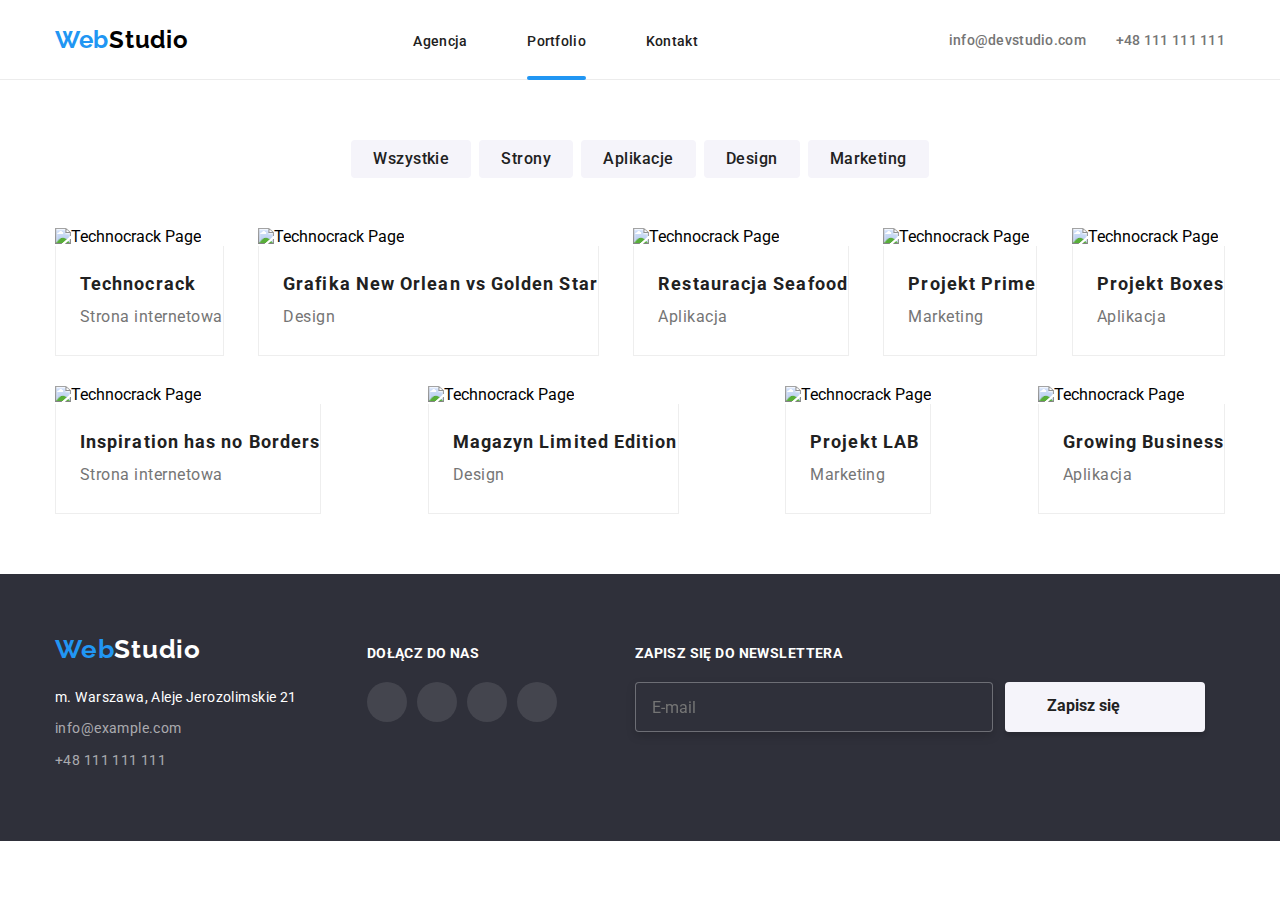
==== commit 62e7b250: "patch v.0.3.2." ====
--- a/portfolio.html
+++ b/portfolio.html
@@ -522,7 +522,7 @@
 
     <footer class="footer" id="footer">
       <div class="container footer-flex">
-        <section>
+        <section class="footer-contacts">
           <ul class="list">
             <li>
               <h2 class="footer__logo">
